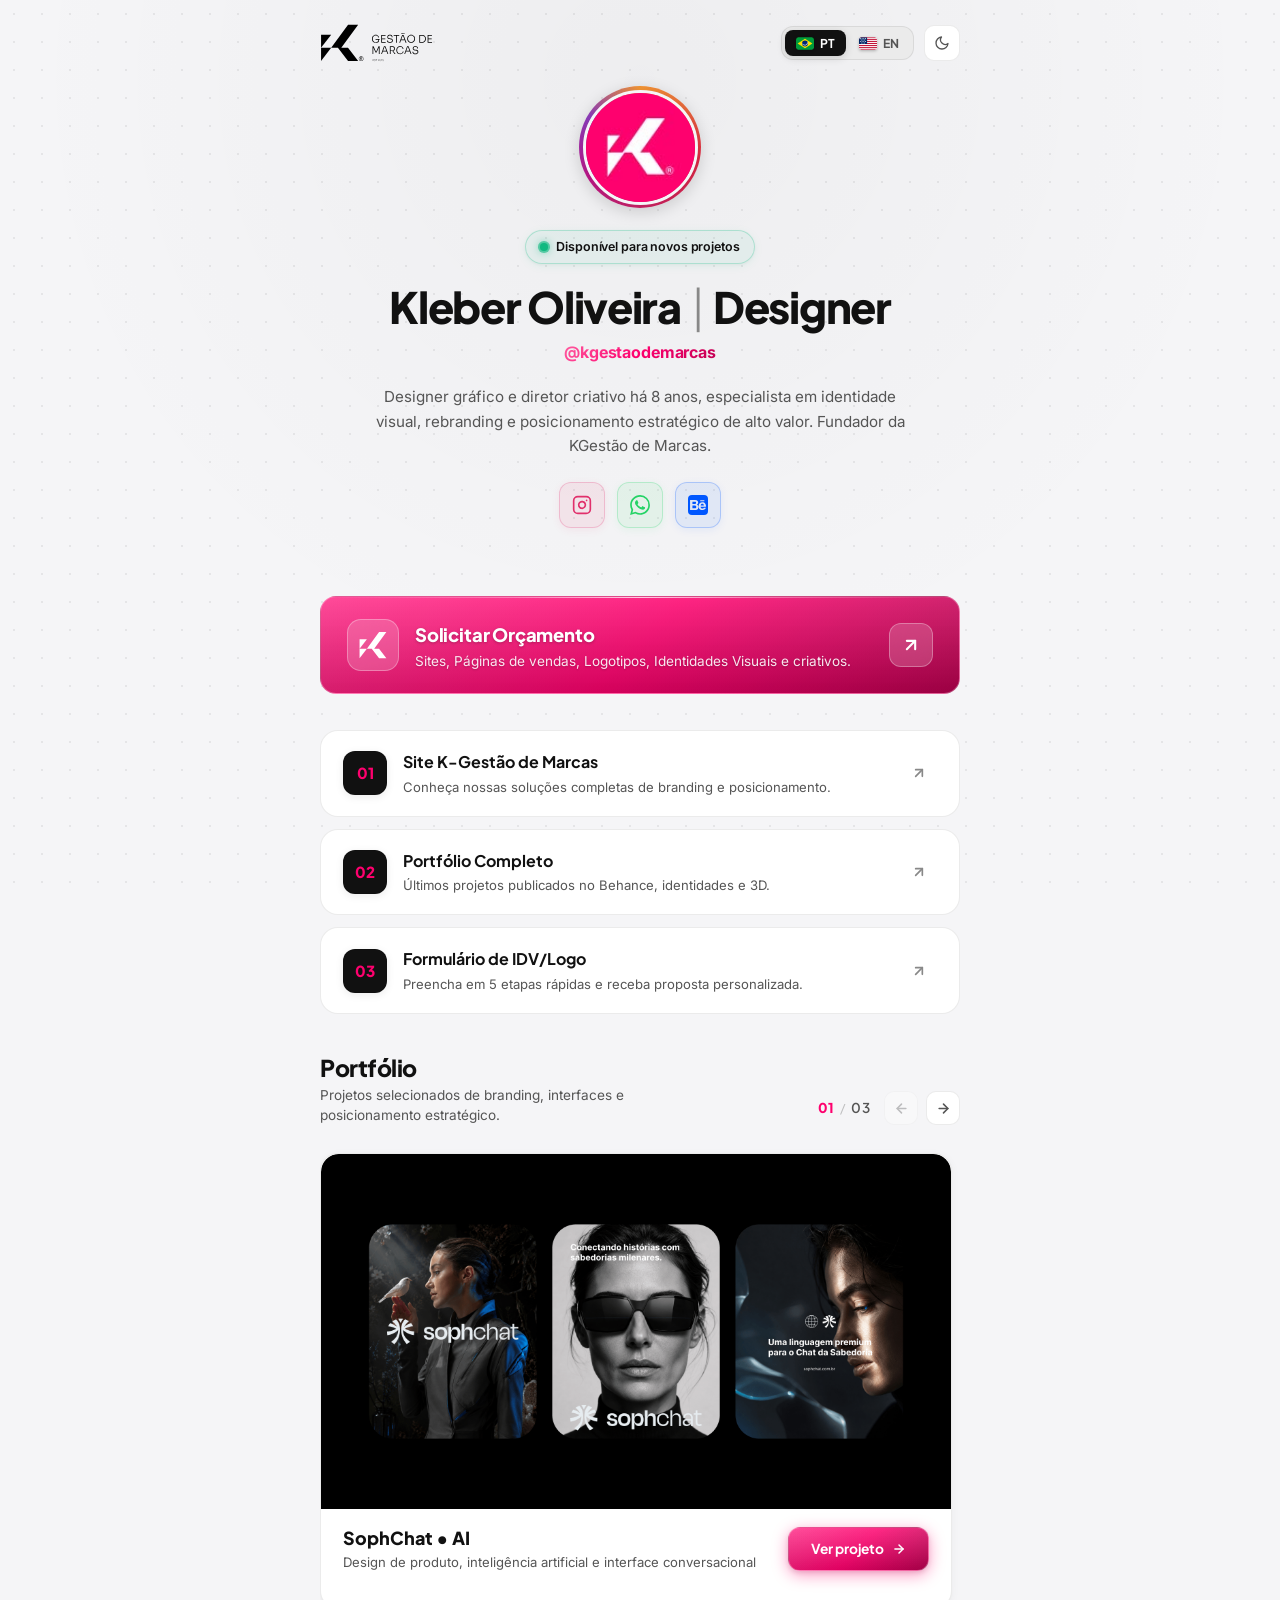
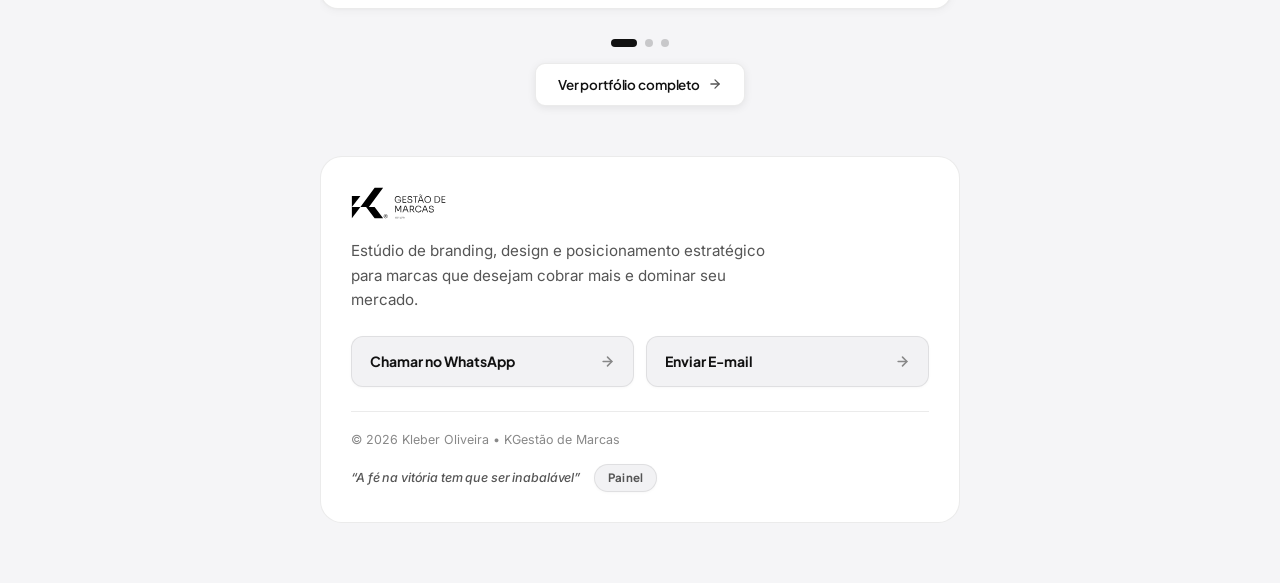
==== index.html @ e6e1b4a8 "feat: landing page kgestao de marcas com briefing interativo e portfolio behance" ====
<!DOCTYPE html>
<html lang="pt-BR" data-theme="light">
<head>
  <meta charset="utf-8">
  <meta name="viewport" content="width=device-width, initial-scale=1, viewport-fit=cover">
  <title>Kleber Oliveira | Designer & KGestão de Marcas</title>
  <meta name="description" content="Designer gráfico e diretor criativo de marcas. Especialista em identidade visual, rebranding e design estratégico de alto valor.">

  <!-- Favicon / Monograma K Oficial (Preto) -->
  <link rel="icon" type="image/svg+xml" href="data:image/svg+xml,%3Csvg xmlns='http://www.w3.org/2000/svg' viewBox='595 415 250 245'%3E%3Cpolygon fill='%23111111' points='600.16,485.66 600.16,570.57 665.38,485.66'/%3E%3Cpolygon fill='%23111111' points='600.16,655.47 665.38,570.57 600.16,570.57'/%3E%3Cpolygon fill='%23111111' points='774.25,422.05 665.38,570.57 708.85,570.57 774.09,655.47 839.31,655.47 773.99,570.57 730.61,570.57 839.31,422.05'/%3E%3C/svg%3E">

  <!-- Google Fonts: Inter + Plus Jakarta Sans -->
  <link rel="preconnect" href="https://fonts.googleapis.com">
  <link rel="preconnect" href="https://fonts.gstatic.com" crossorigin>
  <link href="https://fonts.googleapis.com/css2?family=Inter:wght@300;400;500;600;700&family=Plus+Jakarta+Sans:wght@400;500;600;700;800&display=swap" rel="stylesheet">

  <!-- Estilos -->
  <link rel="stylesheet" href="assets/css/style.css">

  <script>
    // Recupera tema do localStorage (Padrão: light / Off-white)
    (function() {
      const savedTheme = localStorage.getItem("kgestao_theme") || "light";
      document.documentElement.setAttribute("data-theme", savedTheme);
    })();
  </script>
</head>
<body>

  <!-- 1. Topbar (Logo Oficial KGestão + Seletor de Idioma com Bandeiras + Tema) -->
  <header class="portal-header">
    <a href="index.html" class="header-logo" title="KGestão de Marcas">
      <!-- Marca Oficial em Off-white (logo-01.svg) -->
      <img src="logo/logo-oficial/logo-01.svg" alt="KGestão de Marcas" class="header-logo-img logo-light">
      <!-- Marca Oficial em Dark Mode (logo-02.svg) -->
      <img src="logo/logo-oficial/logo-02.svg" alt="KGestão de Marcas" class="header-logo-img logo-dark">
    </a>

    <div class="top-controls">
      <!-- Seletor de Idioma em Cápsula com Bandeiras (Idêntico ao Print) -->
      <div class="lang-capsule" role="group" aria-label="Seletor de idioma">
        <button type="button" class="lang-capsule-btn active" id="lang-pt" title="Português">
          <span class="flag-badge">
            <svg class="flag-icon" viewBox="0 0 20 14" width="18" height="13" aria-hidden="true">
              <rect width="20" height="14" rx="2.5" fill="#009c3b"/>
              <polygon points="10,1.8 18.2,7 10,12.2 1.8,7" fill="#ffdf00"/>
              <circle cx="10" cy="7" r="3.2" fill="#002776"/>
              <path d="M 7.1 7.4 A 3.2 3.2 0 0 0 13.0 6.2" stroke="#ffffff" stroke-width="0.75" fill="none" stroke-linecap="round"/>
            </svg>
          </span>
          <span>PT</span>
        </button>
        <button type="button" class="lang-capsule-btn" id="lang-en" title="English">
          <span class="flag-badge">
            <svg class="flag-icon" viewBox="0 0 20 14" width="18" height="13" aria-hidden="true">
              <clipPath id="us-clip-index"><rect width="20" height="14" rx="2.5"/></clipPath>
              <g clip-path="url(#us-clip-index)">
                <rect width="20" height="14" fill="#ffffff"/>
                <rect y="0" width="20" height="1.08" fill="#bf0a30"/>
                <rect y="2.15" width="20" height="1.08" fill="#bf0a30"/>
                <rect y="4.31" width="20" height="1.08" fill="#bf0a30"/>
                <rect y="6.46" width="20" height="1.08" fill="#bf0a30"/>
                <rect y="8.62" width="20" height="1.08" fill="#bf0a30"/>
                <rect y="10.77" width="20" height="1.08" fill="#bf0a30"/>
                <rect y="12.92" width="20" height="1.08" fill="#bf0a30"/>
                <rect width="9" height="7.54" fill="#002868"/>
                <circle cx="2" cy="1.6" r="0.6" fill="#ffffff"/>
                <circle cx="4.5" cy="1.6" r="0.6" fill="#ffffff"/>
                <circle cx="7" cy="1.6" r="0.6" fill="#ffffff"/>
                <circle cx="3.25" cy="3.2" r="0.6" fill="#ffffff"/>
                <circle cx="5.75" cy="3.2" r="0.6" fill="#ffffff"/>
                <circle cx="2" cy="4.8" r="0.6" fill="#ffffff"/>
                <circle cx="4.5" cy="4.8" r="0.6" fill="#ffffff"/>
                <circle cx="7" cy="4.8" r="0.6" fill="#ffffff"/>
                <circle cx="3.25" cy="6.4" r="0.6" fill="#ffffff"/>
                <circle cx="5.75" cy="6.4" r="0.6" fill="#ffffff"/>
              </g>
            </svg>
          </span>
          <span>EN</span>
        </button>
      </div>

      <!-- Alternador de Tema -->
      <button class="btn-icon-top" id="theme-toggle" title="Alternar tema claro/escuro" aria-label="Alternar tema">
        <svg width="16" height="16" viewBox="0 0 24 24" fill="none" stroke="currentColor" stroke-width="2" stroke-linecap="round" stroke-linejoin="round">
          <circle cx="12" cy="12" r="5"></circle>
          <line x1="12" y1="1" x2="12" y2="3"></line>
          <line x1="12" y1="21" x2="12" y2="23"></line>
          <line x1="4.22" y1="4.22" x2="5.64" y2="5.64"></line>
          <line x1="18.36" y1="18.36" x2="19.78" y2="19.78"></line>
          <line x1="1" y1="12" x2="3" y2="12"></line>
          <line x1="21" y1="12" x2="23" y2="12"></line>
          <line x1="4.22" y1="19.78" x2="5.64" y2="18.36"></line>
          <line x1="18.36" y1="5.64" x2="19.78" y2="4.22"></line>
        </svg>
      </button>
    </div>
  </header>

  <!-- 2. Hero Profile (Foto Oficial do Instagram, Status, Nome e Redes) -->
  <section class="hero-profile">
    <!-- Foto Oficial do Perfil com Anel de Stories do Instagram -->
    <a href="https://www.instagram.com/kgestaodemarcas/" target="_blank" rel="noopener" class="avatar-ring-wrap" title="Ver Stories no Instagram (@kgestaodemarcas)" aria-label="Ver Stories no Instagram">
      <img src="assets/img/profile-instagram.jpg" alt="K - Gestão de Marcas" class="avatar-img" onerror="this.src='logo/identidade-visual/04.jpg'">
    </a>

    <!-- Pílula de Status Pulsante -->
    <div class="status-pill" title="Status: Disponível para novos projetos">
      <span class="status-dot-pulse" aria-hidden="true"></span>
      <span data-i18n="status_available">Disponível para novos projetos</span>
    </div>

    <!-- Título Principal com Separador | -->
    <h1 class="hero-name-title">
      <span data-i18n="hero_title">Kleber Oliveira</span> <span class="divider">|</span> <span data-i18n="hero_role">Designer</span>
    </h1>

    <!-- Handle Oficial do Instagram com Efeito de Brilho Dinâmico -->
    <a href="https://www.instagram.com/kgestaodemarcas/" target="_blank" rel="noopener" class="hero-handle" id="hero-handle" title="Instagram @kgestaodemarcas">
      @kgestaodemarcas
    </a>

    <!-- Biografia -->
    <p class="hero-bio" data-i18n="hero_bio">
      Designer gráfico e diretor criativo há 8 anos, especialista em identidade visual, rebranding e posicionamento estratégico de alto valor. Fundador da KGestão de Marcas.
    </p>

    <!-- Linha de Ícones Sociais Interativos Coloridos por Marca -->
    <div class="social-icons-row">
      <!-- Instagram Oficial (@kgestaodemarcas) -->
      <a href="https://www.instagram.com/kgestaodemarcas/" target="_blank" rel="noopener" class="social-btn social-instagram" title="Instagram • @kgestaodemarcas" aria-label="Instagram">
        <svg class="social-icon" width="20" height="20" viewBox="0 0 24 24" fill="none" stroke="currentColor" stroke-width="2" stroke-linecap="round" stroke-linejoin="round">
          <rect x="2" y="2" width="20" height="20" rx="5" ry="5"></rect>
          <path d="M16 11.37A4 4 0 1 1 12.63 8 4 4 0 0 1 16 11.37z"></path>
          <line x1="17.5" y1="6.5" x2="17.51" y2="6.5"></line>
        </svg>
      </a>

      <!-- WhatsApp Oficial -->
      <a href="https://wa.me/5511983467706" target="_blank" rel="noopener" class="social-btn social-whatsapp" title="WhatsApp • Fale Conosco" aria-label="WhatsApp">
        <svg class="social-icon" width="20" height="20" viewBox="0 0 24 24" fill="currentColor">
          <path d="M17.472 14.382c-.297-.149-1.758-.867-2.03-.967-.273-.099-.471-.148-.67.15-.197.297-.767.966-.94 1.164-.173.199-.347.223-.644.075-.297-.15-1.255-.463-2.39-1.475-.883-.788-1.48-1.761-1.653-2.059-.173-.297-.018-.458.13-.606.134-.133.298-.347.446-.52.149-.174.198-.298.298-.497.099-.198.05-.371-.025-.52-.075-.149-.669-1.612-.916-2.207-.242-.579-.487-.5-.669-.51-.173-.008-.371-.01-.57-.01-.198 0-.52.074-.792.372-.272.297-1.04 1.016-1.04 2.479 0 1.462 1.065 2.875 1.213 3.074.149.198 2.096 3.2 5.077 4.487.709.306 1.262.489 1.694.625.712.227 1.36.195 1.871.118.571-.085 1.758-.719 2.006-1.413.248-.694.248-1.289.173-1.413-.074-.124-.272-.198-.57-.347m-5.421 7.403h-.004a9.87 9.87 0 01-5.031-1.378l-.361-.214-3.741.982.998-3.648-.235-.374a9.86 9.86 0 01-1.51-5.26c.001-5.45 4.436-9.884 9.888-9.884 2.64 0 5.122 1.03 6.988 2.898a9.825 9.825 0 012.893 6.994c-.003 5.45-4.437 9.884-9.885 9.884m8.413-18.297A11.815 11.815 0 0012.05 0C5.495 0 .16 5.335.157 11.892c0 2.096.547 4.142 1.588 5.945L.057 24l6.305-1.654a11.882 11.882 0 005.683 1.448h.005c6.554 0 11.89-5.335 11.893-11.893a11.821 11.821 0 00-3.48-8.414z"/>
        </svg>
      </a>

      <!-- Behance Oficial -->
      <a href="https://www.behance.net/kleberoliveirapsd" target="_blank" rel="noopener" class="social-btn social-behance" title="Behance • @kleberoliveirapsd" aria-label="Behance">
        <svg class="social-icon" width="20" height="20" viewBox="0 0 31.492 31.492" fill="currentColor">
          <path d="M12.033,16.98c-0.382-0.176-0.919-0.264-1.608-0.272H6.97V21h3.4c0.699,0,1.24-0.092,1.631-0.283 c0.703-0.35,1.057-1.019,1.057-2.01C13.058,17.87,12.717,17.293,12.033,16.98z"/>
          <path d="M12.077,13.645c0.435-0.265,0.651-0.736,0.651-1.415c0-0.749-0.286-1.246-0.863-1.485c-0.496-0.165-1.131-0.251-1.9-0.251 H6.97v3.551h3.405C11.074,14.044,11.641,13.911,12.077,13.645z"/>
          <path d="M22.516,13.941c-0.775,0-1.375,0.224-1.801,0.661c-0.427,0.439-0.693,1.033-0.803,1.785h5.195 c-0.059-0.799-0.326-1.407-0.808-1.82C23.822,14.15,23.227,13.941,22.516,13.941z"/>
          <path d="M0,0v31.492h31.492V0H0z M19.249,8.366h6.481v1.61h-6.481V8.366z M15.734,21.504c-0.306,0.502-0.685,0.924-1.14,1.266 c-0.513,0.394-1.119,0.664-1.816,0.808c-0.699,0.146-1.457,0.218-2.271,0.218H3.256V7.7h7.775 c1.958,0.029,3.348,0.597,4.168,1.714c0.493,0.685,0.736,1.504,0.736,2.456c0,0.987-0.247,1.773-0.745,2.37 c-0.275,0.337-0.684,0.641-1.225,0.916c0.819,0.302,1.44,0.771,1.855,1.423c0.418,0.646,0.627,1.435,0.627,2.356 C16.448,19.891,16.214,20.748,15.734,21.504z M28.234,18.377h-8.396c0.047,1.159,0.446,1.969,1.206,2.434 c0.457,0.291,1.012,0.432,1.661,0.432c0.687,0,1.241-0.173,1.673-0.527c0.234-0.188,0.439-0.455,0.618-0.791h3.077 c-0.08,0.685-0.45,1.377-1.117,2.084c-1.03,1.121-2.477,1.684-4.335,1.684c-1.536,0-2.888-0.477-4.062-1.42 c-1.17-0.946-1.76-2.485-1.76-4.618c0-1.999,0.528-3.531,1.587-4.597c1.063-1.066,2.435-1.598,4.125-1.598 c1.003,0,1.905,0.179,2.712,0.537c0.803,0.362,1.467,0.93,1.988,1.708c0.475,0.687,0.777,1.48,0.921,2.387 C28.214,16.615,28.249,17.379,28.234,18.377z"/>
        </svg>
      </a>
    </div>
  </section>

  <!-- 3. Card de Destaque com Degradê do Rosa Oficial da Foto de Perfil (#FE016E) -->
  <section class="main-cta-card">
    <a href="https://wa.me/5511983467706?text=Ol%C3%A1%2C%20Kleber!%20Gostaria%20de%20solicitar%20um%20or%C3%A7amento." target="_blank" rel="noopener" class="cta-banner" title="Solicitar Orçamento no WhatsApp">
      <div class="cta-left">
        <div class="cta-icon-box">
          <!-- Monograma Branco K -->
          <svg viewBox="595 415 250 245" width="28" height="28" style="color: #ffffff;">
            <polygon fill="currentColor" points="600.16,485.66 600.16,570.57 665.38,485.66"/>
            <polygon fill="currentColor" points="600.16,655.47 665.38,570.57 600.16,570.57"/>
            <polygon fill="currentColor" points="774.25,422.05 665.38,570.57 708.85,570.57 774.09,655.47 839.31,655.47 773.99,570.57 730.61,570.57 839.31,422.05"/>
          </svg>
        </div>
        <div class="cta-text-wrap">
          <div class="cta-title" data-i18n="cta_title">Solicitar Orçamento</div>
          <div class="cta-subtitle" data-i18n="cta_subtitle">Sites, Páginas de vendas, Logotipos, Identidades Visuais e criativos.</div>
        </div>
      </div>
      <div class="cta-arrow-btn">
        <svg width="20" height="20" viewBox="0 0 24 24" fill="none" stroke="currentColor" stroke-width="2.5" stroke-linecap="round" stroke-linejoin="round"><line x1="7" y1="17" x2="17" y2="7"></line><polyline points="7 7 17 7 17 17"></polyline></svg>
      </div>
    </a>
  </section>

  <!-- 4. Cards Numerados de Acesso Rápido (01, 02, 03) -->
  <section class="numbered-cards-group">
    <!-- Card 01: Site K-Gestão de Marcas -->
    <a href="https://kgestao.com.br" target="_blank" rel="noopener" class="numbered-item-card" title="Site K-Gestão de Marcas">
      <div class="numbered-left">
        <div class="number-square">01</div>
        <div class="numbered-content">
          <div class="numbered-title" data-i18n="card1_title">Site K-Gestão de Marcas</div>
          <div class="numbered-desc" data-i18n="card1_desc">Conheça nossas soluções completas de branding e posicionamento.</div>
        </div>
      </div>
      <div class="arrow-icon-square">
        <svg width="16" height="16" viewBox="0 0 24 24" fill="none" stroke="currentColor" stroke-width="2.5" stroke-linecap="round" stroke-linejoin="round"><line x1="7" y1="17" x2="17" y2="7"></line><polyline points="7 7 17 7 17 17"></polyline></svg>
      </div>
    </a>

    <!-- Card 02: Portfólio Completo -->
    <a href="https://www.behance.net/kleberoliveirapsd" target="_blank" rel="noopener" class="numbered-item-card" title="Portfólio Completo">
      <div class="numbered-left">
        <div class="number-square">02</div>
        <div class="numbered-content">
          <div class="numbered-title" data-i18n="card2_title">Portfólio Completo</div>
          <div class="numbered-desc" data-i18n="card2_desc">Últimos projetos publicados no Behance, identidades e 3D.</div>
        </div>
      </div>
      <div class="arrow-icon-square">
        <svg width="16" height="16" viewBox="0 0 24 24" fill="none" stroke="currentColor" stroke-width="2.5" stroke-linecap="round" stroke-linejoin="round"><line x1="7" y1="17" x2="17" y2="7"></line><polyline points="7 7 17 7 17 17"></polyline></svg>
      </div>
    </a>

    <!-- Card 03: Formulário de IDV/Logo -->
    <a href="briefing.html" class="numbered-item-card" title="Formulário de IDV/Logo">
      <div class="numbered-left">
        <div class="number-square">03</div>
        <div class="numbered-content">
          <div class="numbered-title" data-i18n="card3_title">Formulário de IDV/Logo</div>
          <div class="numbered-desc" data-i18n="card3_desc">Preencha em 5 etapas rápidas e receba proposta personalizada.</div>
        </div>
      </div>
      <div class="arrow-icon-square">
        <svg width="16" height="16" viewBox="0 0 24 24" fill="none" stroke="currentColor" stroke-width="2.5" stroke-linecap="round" stroke-linejoin="round"><line x1="7" y1="17" x2="17" y2="7"></line><polyline points="7 7 17 7 17 17"></polyline></svg>
      </div>
    </a>
  </section>

  <!-- 5. Seção de Portfólio com Sincronização Automática do Behance -->
  <section class="portfolio-section" id="portfolio-section">
    <div class="section-head-line">
      <div class="section-head-left">
        <h2 class="section-head-title" data-i18n="portfolio_title">Portfólio</h2>
        <p class="section-head-subtitle" data-i18n="portfolio_subtitle">Projetos selecionados de branding, interfaces e posicionamento estratégico.</p>
      </div>
      <div class="section-head-right">
        <span class="section-counter" id="carousel-counter"><span class="counter-curr">01</span> <span class="counter-div">/</span> <span class="counter-tot">03</span></span>
        <div class="carousel-nav-arrows">
          <button type="button" class="carousel-arrow-btn" id="carousel-prev" title="Projeto anterior" aria-label="Anterior">
            <svg width="15" height="15" viewBox="0 0 24 24" fill="none" stroke="currentColor" stroke-width="2.5" stroke-linecap="round" stroke-linejoin="round"><line x1="19" y1="12" x2="5" y2="12"></line><polyline points="12 19 5 12 12 5"></polyline></svg>
          </button>
          <button type="button" class="carousel-arrow-btn" id="carousel-next" title="Próximo projeto" aria-label="Próximo">
            <svg width="15" height="15" viewBox="0 0 24 24" fill="none" stroke="currentColor" stroke-width="2.5" stroke-linecap="round" stroke-linejoin="round"><line x1="5" y1="12" x2="19" y2="12"></line><polyline points="12 5 19 12 12 19"></polyline></svg>
          </button>
        </div>
      </div>
    </div>

    <!-- Carrossel Arrastável Horizontal -->
    <div class="portfolio-carousel-wrapper">
      <div class="showcase-cards-list" id="portfolio-carousel">
        <!-- Card 1: SophChat • AI -->
        <article class="showcase-item-card">
          <a href="https://www.behance.net/gallery/253025285/SophChat-AI" target="_blank" rel="noopener" class="showcase-img-wrap" title="Ver SophChat • AI">
            <img src="assets/img/project-sophchat.png?v=3" alt="SophChat • AI" class="showcase-img">
          </a>
          <div class="showcase-info-bar">
            <div class="showcase-title-box">
              <span class="showcase-proj-name">SophChat • AI</span>
              <span class="showcase-proj-desc">Design de produto, inteligência artificial e interface conversacional</span>
            </div>
            <a href="https://www.behance.net/gallery/253025285/SophChat-AI" target="_blank" rel="noopener" class="showcase-action-btn-pink" title="Ver projeto">
              <span data-i18n="portfolio_view_project">Ver projeto</span>
              <svg width="14" height="14" viewBox="0 0 24 24" fill="none" stroke="currentColor" stroke-width="2.5" stroke-linecap="round" stroke-linejoin="round"><line x1="5" y1="12" x2="19" y2="12"></line><polyline points="12 5 19 12 12 19"></polyline></svg>
            </a>
          </div>
        </article>

        <!-- Card 2: Branding • LTX Academy -->
        <article class="showcase-item-card">
          <a href="https://www.behance.net/gallery/217478407/Branding-LTX-Academy" target="_blank" rel="noopener" class="showcase-img-wrap" title="Ver Branding • LTX Academy">
            <img src="assets/img/project-ltx.png?v=3" alt="Branding • LTX Academy" class="showcase-img">
          </a>
          <div class="showcase-info-bar">
            <div class="showcase-title-box">
              <span class="showcase-proj-name">Branding • LTX Academy</span>
              <span class="showcase-proj-desc">Identidade visual corporativa, tipografia suíça e ecossistema financeiro</span>
            </div>
            <a href="https://www.behance.net/gallery/217478407/Branding-LTX-Academy" target="_blank" rel="noopener" class="showcase-action-btn-pink" title="Ver projeto">
              <span data-i18n="portfolio_view_project">Ver projeto</span>
              <svg width="14" height="14" viewBox="0 0 24 24" fill="none" stroke="currentColor" stroke-width="2.5" stroke-linecap="round" stroke-linejoin="round"><line x1="5" y1="12" x2="19" y2="12"></line><polyline points="12 5 19 12 12 19"></polyline></svg>
            </a>
          </div>
        </article>

        <!-- Card 3: CRMax • Brand & Posicionamento -->
        <article class="showcase-item-card">
          <a href="https://www.behance.net/gallery/240446989/CRMax-Brand" target="_blank" rel="noopener" class="showcase-img-wrap" title="Ver CRMax • Brand">
            <img src="assets/img/project-crmax.png?v=3" alt="CRMax • Brand & Posicionamento" class="showcase-img">
          </a>
          <div class="showcase-info-bar">
            <div class="showcase-title-box">
              <span class="showcase-proj-name">CRMax • Brand & Posicionamento</span>
              <span class="showcase-proj-desc">Posicionamento de alto valor, design minimalista e identidade de marca</span>
            </div>
            <a href="https://www.behance.net/gallery/240446989/CRMax-Brand" target="_blank" rel="noopener" class="showcase-action-btn-pink" title="Ver projeto">
              <span data-i18n="portfolio_view_project">Ver projeto</span>
              <svg width="14" height="14" viewBox="0 0 24 24" fill="none" stroke="currentColor" stroke-width="2.5" stroke-linecap="round" stroke-linejoin="round"><line x1="5" y1="12" x2="19" y2="12"></line><polyline points="12 5 19 12 12 19"></polyline></svg>
            </a>
          </div>
        </article>
      </div>
    </div>

    <!-- Indicadores de Pontos (Dots de Paginação) -->
    <div class="carousel-dots-wrap" id="carousel-dots">
      <button class="carousel-dot active" data-index="0" aria-label="Slide 1"></button>
      <button class="carousel-dot" data-index="1" aria-label="Slide 2"></button>
      <button class="carousel-dot" data-index="2" aria-label="Slide 3"></button>
    </div>

    <!-- Botão Destacado: Ver Portfólio Completo -->
    <div class="portfolio-full-action">
      <a href="https://www.behance.net/kleberoliveirapsd" target="_blank" rel="noopener" class="btn-full-portfolio" id="btn-full-portfolio" title="Ver portfólio completo">
        <span data-i18n="portfolio_view_all">Ver Portfólio Completo</span>
        <svg width="14" height="14" viewBox="0 0 24 24" fill="none" stroke="currentColor" stroke-width="2.2" stroke-linecap="round" stroke-linejoin="round">
          <line x1="5" y1="12" x2="19" y2="12"></line>
          <polyline points="12 5 19 12 12 19"></polyline>
        </svg>
      </a>
    </div>
  </section>

  <!-- 6. Footer Card -->
  <footer class="portal-footer">
    <div class="footer-glass-box">
      <div class="footer-top-row">
        <div class="footer-logo-lockup">
          <img src="logo/logo-oficial/logo-01.svg" alt="KGestão de Marcas" class="header-logo-img logo-light" style="height: 32px;">
          <img src="logo/logo-oficial/logo-02.svg" alt="KGestão de Marcas" class="header-logo-img logo-dark" style="height: 32px;">
        </div>
      </div>
      <p class="footer-tagline" data-i18n="footer_tagline">
        Estúdio de branding, design e posicionamento estratégico para marcas que desejam cobrar mais e dominar seu mercado.
      </p>
      <div class="footer-action-pills">
        <a href="https://wa.me/5511983467706" target="_blank" rel="noopener" class="footer-pill-btn">
          <span data-i18n="footer_btn_wa">Chamar no WhatsApp</span>
          <svg width="15" height="15" viewBox="0 0 24 24" fill="none" stroke="currentColor" stroke-width="2.5" stroke-linecap="round" stroke-linejoin="round"><line x1="5" y1="12" x2="19" y2="12"></line><polyline points="12 5 19 12 12 19"></polyline></svg>
        </a>
        <a href="mailto:contato@kgestao.com.br" class="footer-pill-btn">
          <span data-i18n="footer_btn_email">Enviar E-mail</span>
          <svg width="15" height="15" viewBox="0 0 24 24" fill="none" stroke="currentColor" stroke-width="2.5" stroke-linecap="round" stroke-linejoin="round"><line x1="5" y1="12" x2="19" y2="12"></line><polyline points="12 5 19 12 12 19"></polyline></svg>
        </a>
      </div>
      <div class="footer-bottom-info">
        <span data-i18n="footer_copy">© 2026 Kleber Oliveira • KGestão de Marcas</span>
        <div class="footer-bottom-right">
          <span class="footer-motto">“A fé na vitória tem que ser inabalável”</span>
          <a href="dashboard.html" class="footer-painel-btn" title="Área do Diretor (Dashboard)">Painel</a>
        </div>
      </div>
    </div>
  </footer>

  <!-- Scripts -->
  <script src="config.js"></script>
  <script src="assets/js/i18n.js"></script>
  <script src="assets/js/behance-sync.js"></script>

  <!-- Lógica de Alternância de Tema e Efeito de Brilho Dinâmico -->
  <script>
    // 1. Tema Claro (Off-white) / Escuro (Preto Neutro)
    const themeBtn = document.getElementById("theme-toggle");
    function syncThemeToggleIcon(theme) {
      if (!themeBtn) return;
      if (theme === "dark") {
        themeBtn.innerHTML = `<svg width="16" height="16" viewBox="0 0 24 24" fill="none" stroke="currentColor" stroke-width="2" stroke-linecap="round" stroke-linejoin="round"><circle cx="12" cy="12" r="5"></circle><line x1="12" y1="1" x2="12" y2="3"></line><line x1="12" y1="21" x2="12" y2="23"></line><line x1="4.22" y1="4.22" x2="5.64" y2="5.64"></line><line x1="18.36" y1="18.36" x2="19.78" y2="19.78"></line><line x1="1" y1="12" x2="3" y2="12"></line><line x1="21" y1="12" x2="23" y2="12"></line><line x1="4.22" y1="19.78" x2="5.64" y2="18.36"></line><line x1="18.36" y1="5.64" x2="19.78" y2="4.22"></line></svg>`;
        themeBtn.title = "Mudar para modo Off-white";
        themeBtn.setAttribute("aria-label", "Mudar para modo Off-white");
      } else {
        themeBtn.innerHTML = `<svg width="16" height="16" viewBox="0 0 24 24" fill="none" stroke="currentColor" stroke-width="2" stroke-linecap="round" stroke-linejoin="round"><path d="M21 12.79A9 9 0 1 1 11.21 3 7 7 0 0 0 21 12.79z"></path></svg>`;
        themeBtn.title = "Mudar para modo escuro";
        themeBtn.setAttribute("aria-label", "Mudar para modo escuro");
      }
    }

    if (themeBtn) {
      syncThemeToggleIcon(document.documentElement.getAttribute("data-theme") || "light");
      themeBtn.onclick = () => {
        const cur = document.documentElement.getAttribute("data-theme") || "light";
        const next = cur === "dark" ? "light" : "dark";
        document.documentElement.setAttribute("data-theme", next);
        localStorage.setItem("kgestao_theme", next);
        syncThemeToggleIcon(next);
      };
    }

    // 2. Efeito de Brilho que acompanha o Mouse em @kgestaodemarcas
    (function initHandleMouseGlow() {
      const handle = document.getElementById("hero-handle") || document.querySelector(".hero-handle");
      if (!handle) return;

      let rafId = null;
      function setCoords(clientX, clientY) {
        if (rafId) cancelAnimationFrame(rafId);
        rafId = requestAnimationFrame(() => {
          const rect = handle.getBoundingClientRect();
          const x = clientX - rect.left;
          const y = clientY - rect.top;
          handle.style.setProperty("--mouse-x", `${x}px`);
          handle.style.setProperty("--mouse-y", `${y}px`);
        });
      }

      handle.addEventListener("mousemove", (e) => {
        setCoords(e.clientX, e.clientY);
      });

      handle.addEventListener("mouseleave", () => {
        if (rafId) cancelAnimationFrame(rafId);
        handle.style.setProperty("--mouse-x", "-999px");
        handle.style.setProperty("--mouse-y", "-999px");
      });

      handle.addEventListener("touchmove", (e) => {
        if (e.touches && e.touches[0]) {
          setCoords(e.touches[0].clientX, e.touches[0].clientY);
        }
      }, { passive: true });

      handle.addEventListener("touchend", () => {
        if (rafId) cancelAnimationFrame(rafId);
        handle.style.setProperty("--mouse-x", "-999px");
        handle.style.setProperty("--mouse-y", "-999px");
      });
    })();
  </script>
</body>
</html>
---- assets/css/style.css ----
/* ===================================================================
   KGestão de Marcas - Design System Oficial
   Paleta: Off-white (#f5f5f7), Preto Puro (#111111), Branco (#ffffff) e Tons de Cinza Neutros
   Tipografia: Plus Jakarta Sans + Inter
   Estilo: Minimalista Editorial / Apple de Alto Padrão (Sem tons roxos ou azulados)
   =================================================================== */

@import url('https://fonts.googleapis.com/css2?family=Inter:wght@300;400;500;600;700&family=Plus+Jakarta+Sans:wght@400;500;600;700;800&display=swap');

:root {
  /* ===================================================================
     PALETA OFICIAL K-GESTÃO DE MARCAS:
     Off-white (#f5f5f7), Preto Puro (#111111), Branco (#ffffff) e Tons de Cinza Neutros
     100% Livre de tons roxos, azulados ou frios
     =================================================================== */
  --bg: #f5f5f7;
  --bg-card: #ffffff;
  --bg-card-hover: #fafafa;
  --bg-surface: #ebebeb;
  --bg-input: #f2f2f4;
  
  /* Bordas Sutis em Off-white / Cinza Neutro */
  --border-card: rgba(0, 0, 0, 0.08);
  --border-card-hover: rgba(0, 0, 0, 0.16);
  --border-focus: #111111;

  /* Acentos Oficiais K-Gestão (Preto Puro & Tons de Cinza Neutros) */
  --brand-black: #111111;
  --brand-black-hover: #222222;
  --brand-dark-gray: #282828;
  --brand-gray-mid: #555555;
  --brand-gray-light: #888888;
  --brand-border: #e0e0e0;

  /* Sombras Neutras Refinadas */
  --shadow-sm: 0 2px 8px rgba(0, 0, 0, 0.04);
  --shadow-md: 0 6px 20px rgba(0, 0, 0, 0.06);
  --shadow-lg: 0 14px 40px rgba(0, 0, 0, 0.09);

  /* Tipografia em Off-white (Preto & Cinzas Neutros) */
  --tx-primary: #111111;
  --tx-secondary: #555555;
  --tx-muted: #888888;
  --tx-accent: #111111;

  /* Quadrado Numerado (01, 02, 03) - Quadrado original com número rosa */
  --num-square-bg: #111111;
  --num-square-tx: #fe016e;

  /* Status Neutros */
  --st-novo-bg: rgba(0, 0, 0, 0.05);
  --st-novo-tx: #111111;
  --st-analise-bg: rgba(0, 0, 0, 0.05);
  --st-analise-tx: #333333;
  --st-andamento-bg: rgba(0, 0, 0, 0.05);
  --st-andamento-tx: #555555;
  --st-concluido-bg: rgba(0, 0, 0, 0.08);
  --st-concluido-tx: #111111;

  /* WhatsApp (Ícone oficial mantido para clareza funcional) */
  --wa: #25d366;
  --wa-hover: #1ebd58;

  --r-sm: 8px;
  --r-md: 14px;
  --r-lg: 16px;
  --r-pill: 10px;
  --r-btn: 12px;
  --r-btn-sm: 8px;

  --font-display: 'Plus Jakarta Sans', -apple-system, BlinkMacSystemFont, sans-serif;
  --font-body: 'Inter', -apple-system, BlinkMacSystemFont, sans-serif;

  box-sizing: border-box;
}

/* Modo Escuro Neutro (Preto Profundo, Branco Puro e Tons de Cinza 100% P&B - Sem Roxo) */
[data-theme="dark"] {
  --bg: #0a0a0a;
  --bg-card: #141414;
  --bg-card-hover: #1c1c1c;
  --bg-surface: #222222;
  --bg-input: #171717;
  
  --border-card: rgba(255, 255, 255, 0.08);
  --border-card-hover: rgba(255, 255, 255, 0.16);
  --border-focus: #ffffff;

  --brand-black: #ffffff;
  --brand-black-hover: #f0f0f0;
  --brand-dark-gray: #cccccc;
  --brand-gray-mid: #999999;
  --brand-gray-light: #666666;
  --brand-border: #282828;

  --shadow-sm: 0 2px 8px rgba(0, 0, 0, 0.3);
  --shadow-md: 0 6px 20px rgba(0, 0, 0, 0.4);
  --shadow-lg: 0 14px 40px rgba(0, 0, 0, 0.6);

  --tx-primary: #ffffff;
  --tx-secondary: #999999;
  --tx-muted: #666666;
  --tx-accent: #ffffff;

  --num-square-bg: #1f1f1f;
  --num-square-tx: #fe016e;
}

*, *::before, *::after {
  box-sizing: inherit;
  margin: 0;
  padding: 0;
}

body {
  background-color: var(--bg);
  /* Fundo Off-White com grid suave de pontos cinza (sem roxo) */
  background-image: 
    radial-gradient(circle at 50% 80px, rgba(0, 0, 0, 0.03) 0%, transparent 60%),
    radial-gradient(rgba(0, 0, 0, 0.065) 1.2px, transparent 1.2px);
  background-size: 100% 100%, 28px 28px;
  background-attachment: fixed;
  color: var(--tx-primary);
  font-family: var(--font-body);
  font-size: 15px;
  line-height: 1.6;
  min-height: 100vh;
  -webkit-font-smoothing: antialiased;
  -moz-osx-font-smoothing: grayscale;
}

[data-theme="dark"] body {
  background-image: 
    radial-gradient(circle at 50% 80px, rgba(255, 255, 255, 0.03) 0%, transparent 60%),
    radial-gradient(rgba(255, 255, 255, 0.07) 1px, transparent 1px);
}

/* Tipografia */
h1, h2, h3, h4 {
  font-family: var(--font-display);
  font-weight: 700;
  letter-spacing: -0.03em;
  color: var(--tx-primary);
}

h1 { font-size: clamp(2rem, 5vw, 2.75rem); line-height: 1.15; }
h2 { font-size: clamp(1.4rem, 3.5vw, 1.85rem); line-height: 1.25; }
h3 { font-size: 1.15rem; line-height: 1.35; font-weight: 600; }

p { color: var(--tx-secondary); }

/* ===================================================================
   TOPBAR (Logo Oficial KGestão + Idioma com Bandeiras + Tema)
   =================================================================== */
.portal-header {
  max-width: 680px;
  margin: 0 auto;
  padding: 24px 20px 14px;
  display: flex;
  align-items: center;
  justify-content: space-between;
}

.header-logo {
  display: inline-flex;
  align-items: center;
  text-decoration: none;
  transition: transform 0.2s ease;
}

.header-logo:hover {
  transform: translateY(-1px);
}

.header-logo-img {
  height: 38px;
  width: auto;
  max-width: 185px;
  object-fit: contain;
  display: block;
}

.logo-dark {
  display: none;
}

.logo-light {
  display: block;
}

[data-theme="dark"] .logo-dark {
  display: block;
}

[data-theme="dark"] .logo-light {
  display: none;
}

.top-controls {
  display: flex;
  align-items: center;
  gap: 10px;
}

/* Seletor de Idioma em Cápsula (Bandeiras BR e US - Idêntico ao Print) */
.lang-capsule {
  background: var(--bg-surface);
  border: 1px solid var(--border-card);
  border-radius: 12px;
  padding: 3px;
  display: inline-flex;
  align-items: center;
  gap: 2px;
}

.lang-capsule-btn {
  background: transparent;
  border: none;
  color: var(--tx-secondary);
  padding: 5px 11px;
  border-radius: 8px;
  cursor: pointer;
  display: inline-flex;
  align-items: center;
  gap: 6px;
  font-family: var(--font-display);
  font-size: 0.76rem;
  font-weight: 700;
  transition: all 0.2s cubic-bezier(0.16, 1, 0.3, 1);
}

.lang-capsule-btn:hover {
  color: var(--tx-primary);
}

.lang-capsule-btn.active {
  background: #111111;
  color: #ffffff;
  box-shadow: 0 2px 8px rgba(0, 0, 0, 0.14);
}

[data-theme="dark"] .lang-capsule-btn.active {
  background: #242424;
  color: #ffffff;
  box-shadow: 0 2px 8px rgba(0, 0, 0, 0.4);
}

.flag-badge {
  display: inline-flex;
  align-items: center;
  justify-content: center;
  line-height: 1;
  flex-shrink: 0;
}

.flag-icon {
  display: block;
  width: 18px;
  height: 13px;
  border-radius: 2.5px;
  box-shadow: 0 1px 3px rgba(0, 0, 0, 0.25);
  flex-shrink: 0;
}

.btn-icon-top {
  width: 36px;
  height: 36px;
  border-radius: 10px;
  background: var(--bg-card);
  border: 1px solid var(--border-card);
  color: var(--tx-secondary);
  display: inline-flex;
  align-items: center;
  justify-content: center;
  cursor: pointer;
  transition: all 0.2s;
}

.btn-icon-top:hover {
  color: var(--tx-primary);
  border-color: var(--border-card-hover);
}

/* ===================================================================
   HERO PROFILE (Avatar com Borda Stories, Status, Nome e Redes)
   =================================================================== */
.hero-profile {
  max-width: 680px;
  margin: 0 auto 36px;
  padding: 10px 20px 0;
  text-align: center;
  display: flex;
  flex-direction: column;
  align-items: center;
}

/* ===================================================================
   AVATAR COM ANEL OFICIAL DO INSTAGRAM STORIES
   Borda limpa e autêntica sem vazamento de brilho roxo sobre o fundo
   =================================================================== */
.avatar-ring-wrap {
  position: relative;
  width: 122px;
  height: 122px;
  margin-bottom: 22px;
  display: inline-flex;
  align-items: center;
  justify-content: center;
  border-radius: 50%;
  padding: 3.5px;
  text-decoration: none;
  cursor: pointer;
  overflow: hidden;
  box-shadow: 0 4px 16px rgba(0, 0, 0, 0.15);
  transition: transform 0.28s cubic-bezier(0.16, 1, 0.3, 1), box-shadow 0.28s ease;
}

/* Anel giratório suave com as cores autênticas do Instagram Stories */
.avatar-ring-wrap::before {
  content: "";
  position: absolute;
  inset: -50%;
  border-radius: 50%;
  background: conic-gradient(
    from 0deg,
    #f09433 0deg,
    #e6683c 50deg,
    #dc2743 100deg,
    #cc2366 180deg,
    #bc1888 240deg,
    #8a3ab9 300deg,
    #f09433 360deg
  );
  animation: storySpin 7s linear infinite;
  z-index: 1;
}

/* Foto do Avatar com espaçamento/gap fiel ao Instagram */
.avatar-img {
  position: relative;
  z-index: 2;
  width: 100%;
  height: 100%;
  border-radius: 50%;
  object-fit: cover;
  display: block;
  border: 3.5px solid var(--bg);
  background: var(--bg);
  box-shadow: 0 4px 14px rgba(0, 0, 0, 0.1);
  transition: border-color 0.25s ease, transform 0.25s ease;
}

.avatar-ring-wrap:hover {
  transform: scale(1.05);
  box-shadow: 0 6px 20px rgba(0, 0, 0, 0.25);
}

.avatar-ring-wrap:active {
  transform: scale(0.97);
}

@keyframes storySpin {
  0% {
    transform: rotate(0deg);
  }
  100% {
    transform: rotate(360deg);
  }
}

/* Pílula de Status "Disponível para novos projetos" com Pulso Verde Discreto e Elegante */
.status-pill {
  display: inline-flex;
  align-items: center;
  gap: 8.5px;
  background: rgba(16, 185, 129, 0.06);
  border: 1px solid rgba(16, 185, 129, 0.26);
  padding: 6px 14px;
  border-radius: 20px;
  font-size: 0.78rem;
  color: var(--tx-primary);
  font-weight: 600;
  letter-spacing: -0.01em;
  margin-bottom: 18px;
  box-shadow: 0 2px 10px rgba(16, 185, 129, 0.08), 0 1px 3px rgba(0, 0, 0, 0.04);
  transition: all 0.25s cubic-bezier(0.16, 1, 0.3, 1);
  user-select: none;
}

[data-theme="dark"] .status-pill {
  background: rgba(16, 185, 129, 0.08);
  border-color: rgba(16, 185, 129, 0.32);
  color: #ffffff;
  box-shadow: 0 2px 12px rgba(0, 0, 0, 0.3);
}

.status-pill:hover {
  transform: translateY(-1px);
  border-color: rgba(16, 185, 129, 0.5);
  box-shadow: 0 4px 16px rgba(16, 185, 129, 0.18);
}

/* Ponto Verde Esmeralda Pulsante com Onda Radar (Ping) Discreta */
.status-dot-pulse {
  position: relative;
  width: 7.5px;
  height: 7.5px;
  border-radius: 50%;
  background: #10b981;
  box-shadow: 0 0 8px rgba(16, 185, 129, 0.85);
  flex-shrink: 0;
  display: inline-block;
}

.status-dot-pulse::after {
  content: "";
  position: absolute;
  inset: -2px;
  border-radius: 50%;
  background: rgba(16, 185, 129, 0.6);
  animation: statusRadarPing 2.2s cubic-bezier(0, 0, 0.2, 1) infinite;
  pointer-events: none;
}

[data-theme="dark"] .status-dot-pulse {
  background: #10b981;
  box-shadow: 0 0 10px rgba(16, 185, 129, 0.9);
}

[data-theme="dark"] .status-dot-pulse::after {
  background: rgba(16, 185, 129, 0.7);
}

@keyframes statusRadarPing {
  0% {
    transform: scale(0.9);
    opacity: 0.9;
  }
  65% {
    transform: scale(2.6);
    opacity: 0;
  }
  100% {
    transform: scale(2.6);
    opacity: 0;
  }
}

.hero-name-title {
  font-size: clamp(2rem, 5vw, 2.7rem);
  font-weight: 800;
  letter-spacing: -0.03em;
  margin-bottom: 6px;
  color: var(--tx-primary);
}

.hero-name-title .divider {
  color: var(--tx-muted);
  font-weight: 300;
  margin: 0 4px;
}

.hero-handle {
  --mouse-x: -999px;
  --mouse-y: -999px;
  position: relative;
  display: inline-flex;
  align-items: center;
  justify-content: center;
  font-size: 1rem;
  font-weight: 700;
  letter-spacing: -0.01em;
  margin-bottom: 18px;
  text-decoration: none;
  cursor: pointer;
  padding: 2px 8px;
  border-radius: 8px;

  /* Degradê sofisticado e sutil no Rosa Oficial (#FE016E) com brilho radial dinâmico */
  background-image: 
    radial-gradient(
      circle 42px at var(--mouse-x) var(--mouse-y), 
      #ffffff 0%, 
      #ff7eb7 35%, 
      transparent 75%
    ),
    linear-gradient(135deg, #ff6ba8 0%, #fe016e 50%, #b8004f 100%);
  background-size: 100% 100%;
  -webkit-background-clip: text;
  -webkit-text-fill-color: transparent;
  background-clip: text;

  transition: transform 0.25s cubic-bezier(0.16, 1, 0.3, 1), filter 0.25s ease;
}

/* Aura de luz rosa suave e elegante que acompanha o cursor */
.hero-handle::before {
  content: "";
  position: absolute;
  inset: -4px -8px;
  border-radius: 12px;
  background: radial-gradient(
    circle 36px at var(--mouse-x) var(--mouse-y),
    rgba(254, 1, 110, 0.22) 0%,
    rgba(254, 1, 110, 0.08) 50%,
    transparent 80%
  );
  opacity: 0;
  pointer-events: none;
  transition: opacity 0.3s ease;
  filter: blur(6px);
  z-index: -1;
}

.hero-handle:hover {
  transform: translateY(-1.5px) scale(1.02);
  filter: drop-shadow(0 2px 10px rgba(254, 1, 110, 0.35));
}

.hero-handle:hover::before {
  opacity: 1;
}

.hero-bio {
  max-width: 540px;
  font-size: 0.95rem;
  color: var(--tx-secondary);
  line-height: 1.6;
  margin-bottom: 24px;
}

/* ===================================================================
   ÍCONES SOCIAIS INTERATIVOS E COLORIDOS POR MARCA
   Instagram, WhatsApp, E-mail, Behance e Portfólio (K-Gestão)
   =================================================================== */
.social-icons-row {
  display: flex;
  align-items: center;
  justify-content: center;
  gap: 12px;
  margin-bottom: 32px;
}

.social-btn {
  width: 46px;
  height: 46px;
  border-radius: 12px;
  display: inline-flex;
  align-items: center;
  justify-content: center;
  text-decoration: none;
  position: relative;
  cursor: pointer;
  border: 1px solid transparent;
  transition: all 0.28s cubic-bezier(0.16, 1, 0.3, 1);
  overflow: hidden;
}

.social-btn .social-icon {
  display: block;
  transition: transform 0.28s cubic-bezier(0.16, 1, 0.3, 1), filter 0.28s ease;
}

.social-btn:hover .social-icon {
  transform: scale(1.15);
}

.social-btn:active {
  transform: scale(0.92) !important;
}

/* 1. Instagram: Rosa / Magenta / Degradê Oficial */
.social-btn.social-instagram {
  background: rgba(225, 48, 108, 0.08);
  border-color: rgba(225, 48, 108, 0.22);
  color: #e1306c;
  box-shadow: 0 2px 8px rgba(225, 48, 108, 0.08);
}

.social-btn.social-instagram:hover {
  background: linear-gradient(135deg, #833ab4 0%, #fd1d1d 50%, #fcb045 100%);
  border-color: rgba(255, 255, 255, 0.35);
  color: #ffffff;
  transform: translateY(-4px) scale(1.08);
  box-shadow: 0 8px 24px rgba(225, 48, 108, 0.45), 0 2px 6px rgba(0, 0, 0, 0.12);
}

/* 2. WhatsApp: Verde Oficial */
.social-btn.social-whatsapp {
  background: rgba(37, 211, 102, 0.08);
  border-color: rgba(37, 211, 102, 0.24);
  color: #25d366;
  box-shadow: 0 2px 8px rgba(37, 211, 102, 0.08);
}

.social-btn.social-whatsapp:hover {
  background: linear-gradient(135deg, #25d366 0%, #128c7e 100%);
  border-color: rgba(255, 255, 255, 0.35);
  color: #ffffff;
  transform: translateY(-4px) scale(1.08);
  box-shadow: 0 8px 24px rgba(37, 211, 102, 0.45), 0 2px 6px rgba(0, 0, 0, 0.12);
}

/* 3. E-mail: Vermelho Coral Google / Mail */
.social-btn.social-email {
  background: rgba(234, 67, 53, 0.08);
  border-color: rgba(234, 67, 53, 0.24);
  color: #ea4335;
  box-shadow: 0 2px 8px rgba(234, 67, 53, 0.08);
}

.social-btn.social-email:hover {
  background: linear-gradient(135deg, #ea4335 0%, #c5221f 100%);
  border-color: rgba(255, 255, 255, 0.35);
  color: #ffffff;
  transform: translateY(-4px) scale(1.08);
  box-shadow: 0 8px 24px rgba(234, 67, 53, 0.45), 0 2px 6px rgba(0, 0, 0, 0.12);
}

/* 4. Behance: Azul Royal Oficial */
.social-btn.social-behance {
  background: rgba(0, 87, 255, 0.08);
  border-color: rgba(0, 87, 255, 0.24);
  color: #0057ff;
  box-shadow: 0 2px 8px rgba(0, 87, 255, 0.08);
}

.social-btn.social-behance svg {
  border-radius: 4px;
}

.social-btn.social-behance:hover {
  background: linear-gradient(135deg, #0057ff 0%, #003bbb 100%);
  border-color: rgba(255, 255, 255, 0.35);
  color: #ffffff;
  transform: translateY(-4px) scale(1.08);
  box-shadow: 0 8px 24px rgba(0, 87, 255, 0.45), 0 2px 6px rgba(0, 0, 0, 0.12);
}

/* 5. Portfólio: Rosa Oficial K-Gestão (#FE016E) */
.social-btn.social-portfolio {
  background: rgba(254, 1, 110, 0.08);
  border-color: rgba(254, 1, 110, 0.24);
  color: #fe016e;
  box-shadow: 0 2px 8px rgba(254, 1, 110, 0.08);
}

.social-btn.social-portfolio:hover {
  background: linear-gradient(135deg, #ff2d88 0%, #fe016e 50%, #b8004f 100%);
  border-color: rgba(255, 255, 255, 0.35);
  color: #ffffff;
  transform: translateY(-4px) scale(1.08);
  box-shadow: 0 8px 24px rgba(254, 1, 110, 0.45), 0 2px 6px rgba(0, 0, 0, 0.12);
}

/* Ajustes no Modo Escuro */
[data-theme="dark"] .social-btn.social-instagram {
  background: rgba(225, 48, 108, 0.14);
  border-color: rgba(225, 48, 108, 0.32);
}
[data-theme="dark"] .social-btn.social-whatsapp {
  background: rgba(37, 211, 102, 0.14);
  border-color: rgba(37, 211, 102, 0.32);
}
[data-theme="dark"] .social-btn.social-email {
  background: rgba(234, 67, 53, 0.14);
  border-color: rgba(234, 67, 53, 0.32);
}
[data-theme="dark"] .social-btn.social-behance {
  background: rgba(0, 87, 255, 0.14);
  border-color: rgba(0, 87, 255, 0.32);
}
[data-theme="dark"] .social-btn.social-portfolio {
  background: rgba(254, 1, 110, 0.14);
  border-color: rgba(254, 1, 110, 0.32);
}

/* ===================================================================
   HERO CTA CARD COM DEGRADÊ DO ROSA DA FOTO DE PERFIL
   Rosa Oficial: #FE016E (Instagram @kgestaodemarcas)
   =================================================================== */
.main-cta-card {
  max-width: 680px;
  margin: 0 auto 36px;
  padding: 0 20px;
  position: relative;
}

/* Card Principal: Degradê do Rosa da Foto de Perfil com Pulsação e Brilho/Sombra Rosa Atrás */
.cta-banner {
  position: relative;
  display: flex;
  align-items: center;
  justify-content: space-between;
  gap: 18px;
  border-radius: var(--r-lg);
  padding: 22px 26px;
  text-decoration: none;
  color: #ffffff;
  cursor: pointer;
  overflow: hidden;
  border: 1px solid rgba(255, 255, 255, 0.28);
  
  /* Degradê sofisticado no Rosa Oficial da foto de perfil (#FE016E) */
  background: 
    linear-gradient(180deg, rgba(255, 255, 255, 0.14) 0%, rgba(0, 0, 0, 0.16) 100%),
    linear-gradient(135deg, #ff2d88 0%, #fe016e 50%, #b8004f 100%);

  /* Pulsação Ativa com Brilho e Sombra Rosa Atrás */
  animation: ctaPulseGlow 2.4s ease-in-out infinite;
  transition: transform 0.25s cubic-bezier(0.16, 1, 0.3, 1), box-shadow 0.25s ease, filter 0.25s ease;
}

/* Linha de reflexo especular no topo interno (estilo Apple Glass) */
.cta-banner::after {
  content: "";
  position: absolute;
  top: 0;
  left: 0;
  right: 0;
  height: 1px;
  background: linear-gradient(
    90deg,
    transparent 0%,
    rgba(255, 255, 255, 0.35) 30%,
    rgba(255, 255, 255, 0.75) 50%,
    rgba(255, 255, 255, 0.35) 70%,
    transparent 100%
  );
  pointer-events: none;
}

/* Hover: Pausa a pulsação automática para controle do toque/cursor, amplia o brilho e eleva */
.cta-banner:hover {
  animation-play-state: paused;
  transform: scale(1.02) translateY(-2px);
  filter: brightness(1.05);
  box-shadow: 
    0 10px 28px rgba(254, 1, 110, 0.45),
    0 18px 45px rgba(254, 1, 110, 0.22),
    0 4px 12px rgba(0, 0, 0, 0.15);
}

/* Keyframes de Pulsação Fluida do Botão e Brilho/Sombra Rosa Atrás */
@keyframes ctaPulseGlow {
  0% {
    transform: scale(1);
    box-shadow: 
      0 4px 14px rgba(254, 1, 110, 0.25),
      0 8px 24px rgba(254, 1, 110, 0.15),
      0 2px 6px rgba(0, 0, 0, 0.08);
  }
  50% {
    transform: scale(1.015);
    box-shadow: 
      0 8px 24px rgba(254, 1, 110, 0.4),
      0 14px 38px rgba(254, 1, 110, 0.22),
      0 2px 8px rgba(0, 0, 0, 0.12);
  }
  100% {
    transform: scale(1);
    box-shadow: 
      0 4px 14px rgba(254, 1, 110, 0.25),
      0 8px 24px rgba(254, 1, 110, 0.15),
      0 2px 6px rgba(0, 0, 0, 0.08);
  }
}

.cta-left {
  display: flex;
  align-items: center;
  gap: 16px;
  position: relative;
  z-index: 2;
}

.cta-icon-box {
  width: 52px;
  height: 52px;
  border-radius: 14px;
  background: rgba(255, 255, 255, 0.18);
  border: 1px solid rgba(255, 255, 255, 0.3);
  display: flex;
  align-items: center;
  justify-content: center;
  flex-shrink: 0;
  backdrop-filter: blur(10px);
  -webkit-backdrop-filter: blur(10px);
  transition: transform 0.25s cubic-bezier(0.16, 1, 0.3, 1), background 0.25s ease;
}

.cta-banner:hover .cta-icon-box {
  transform: scale(1.05);
  background: rgba(255, 255, 255, 0.25);
}

.cta-text-wrap {
  display: flex;
  flex-direction: column;
}

.cta-title {
  font-family: var(--font-display);
  font-size: 1.15rem;
  font-weight: 800;
  letter-spacing: -0.01em;
  color: #ffffff;
  margin-bottom: 2px;
  text-shadow: 0 1px 3px rgba(0, 0, 0, 0.25);
}

.cta-subtitle {
  font-size: 0.85rem;
  line-height: 1.35;
  color: rgba(255, 255, 255, 0.9);
  text-shadow: 0 1px 2px rgba(0, 0, 0, 0.2);
}

.cta-arrow-btn {
  width: 44px;
  height: 44px;
  border-radius: 12px;
  background: rgba(255, 255, 255, 0.18);
  border: 1px solid rgba(255, 255, 255, 0.3);
  display: flex;
  align-items: center;
  justify-content: center;
  color: #ffffff;
  flex-shrink: 0;
  position: relative;
  z-index: 2;
  transition: all 0.25s cubic-bezier(0.16, 1, 0.3, 1);
  backdrop-filter: blur(10px);
  -webkit-backdrop-filter: blur(10px);
}

.cta-banner:hover .cta-arrow-btn {
  transform: translate(3px, -3px);
  background: #ffffff;
  color: #fe016e;
  border-color: #ffffff;
  box-shadow: 0 4px 14px rgba(0, 0, 0, 0.2);
}

/* ===================================================================
   CARDS DE ETAPAS / LINKS NUMERADOS (01, 02, 03 do Print)
   =================================================================== */
.numbered-cards-group {
  max-width: 680px;
  margin: 0 auto 40px;
  padding: 0 20px;
  display: flex;
  flex-direction: column;
  gap: 12px;
}

.numbered-item-card {
  background: var(--bg-card);
  border: 1px solid var(--border-card);
  border-radius: 18px;
  padding: 18px 22px;
  display: flex;
  align-items: center;
  justify-content: space-between;
  gap: 16px;
  cursor: pointer;
  text-decoration: none;
  transition: all 0.2s cubic-bezier(0.16, 1, 0.3, 1);
}

.numbered-item-card:hover {
  background: var(--bg-card-hover);
  border-color: var(--border-card-hover);
  transform: translateY(-1px);
}

.numbered-left {
  display: flex;
  align-items: center;
  gap: 16px;
}

.number-square {
  width: 44px;
  height: 44px;
  border-radius: 12px;
  background: var(--num-square-bg);
  border: 1px solid var(--border-card);
  display: flex;
  align-items: center;
  justify-content: center;
  font-family: var(--font-display);
  font-size: 0.95rem;
  font-weight: 800;
  color: var(--num-square-tx);
  flex-shrink: 0;
  box-shadow: 0 2px 8px rgba(0, 0, 0, 0.08);
}

.numbered-content {
  display: flex;
  flex-direction: column;
}

.numbered-title {
  font-family: var(--font-display);
  font-size: 1rem;
  font-weight: 700;
  color: var(--tx-primary);
  margin-bottom: 2px;
}

.numbered-desc {
  font-size: 0.82rem;
  color: var(--tx-secondary);
}

.arrow-icon-square {
  width: 36px;
  height: 36px;
  border-radius: 10px;
  background: rgba(255, 255, 255, 0.03);
  display: flex;
  align-items: center;
  justify-content: center;
  color: var(--tx-muted);
  flex-shrink: 0;
  transition: all 0.2s;
}

.numbered-item-card:hover .arrow-icon-square {
  background: var(--surface-active);
  color: var(--tx-primary);
  transform: translate(2px, -2px);
}

/* ===================================================================
   CONTAINER DO BRIEFING INTERATIVO (Expansão no mesmo estilo)
   =================================================================== */
.briefing-interactive-wrap {
  max-width: 680px;
  margin: 0 auto 50px;
  padding: 0 20px;
}

.briefing-panel-card {
  background: var(--bg-card);
  border: 1px solid var(--border-card);
  border-radius: 22px;
  padding: 36px 30px;
  box-shadow: 0 16px 48px rgba(0, 0, 0, 0.6);
  position: relative;
}

.briefing-top-meta {
  display: flex;
  align-items: center;
  justify-content: space-between;
  margin-bottom: 14px;
  font-size: 0.78rem;
  font-weight: 700;
  text-transform: uppercase;
  letter-spacing: 0.1em;
  color: var(--tx-secondary);
}

.briefing-progress-track {
  width: 100%;
  height: 5px;
  background: rgba(0, 0, 0, 0.08);
  border-radius: 4px;
  margin-bottom: 28px;
  overflow: hidden;
}

[data-theme="dark"] .briefing-progress-track {
  background: rgba(255, 255, 255, 0.1);
}

.briefing-progress-fill {
  height: 100%;
  background: #111111;
  box-shadow: 0 1px 4px rgba(0, 0, 0, 0.2);
  transition: width 0.4s cubic-bezier(0.16, 1, 0.3, 1);
  border-radius: 4px;
}

[data-theme="dark"] .briefing-progress-fill {
  background: #ffffff;
  box-shadow: 0 1px 4px rgba(255, 255, 255, 0.2);
}

/* Formulário e Campos no Estilo Apple / Minimalista */
.form-field-item, .field-group {
  margin-bottom: 24px;
}

.form-field-label, .field-label {
  display: block;
  font-family: var(--font-display);
  font-size: 0.9rem;
  font-weight: 600;
  color: var(--tx-primary);
  margin-bottom: 8px;
}

.form-field-label .req, .field-label .req {
  color: var(--tx-muted);
  margin-left: 2px;
}

.form-field-input, .field-input, 
.form-field-textarea, .field-textarea, 
.form-field-select, .field-select {
  width: 100%;
  background: var(--bg-input);
  color: var(--tx-primary);
  border: 1px solid var(--border-card);
  border-radius: 12px;
  padding: 14px 16px;
  font-family: var(--font-body);
  font-size: 0.95rem;
  outline: none;
  transition: all 0.2s cubic-bezier(0.16, 1, 0.3, 1);
}

.form-field-input:focus, .field-input:focus, 
.form-field-textarea:focus, .field-textarea:focus, 
.form-field-select:focus, .field-select:focus {
  border-color: var(--border-focus);
  box-shadow: 0 0 0 3px rgba(0, 0, 0, 0.06);
  background: #ffffff;
}

[data-theme="dark"] .form-field-input:focus, 
[data-theme="dark"] .field-input:focus, 
[data-theme="dark"] .form-field-textarea:focus, 
[data-theme="dark"] .field-textarea:focus, 
[data-theme="dark"] .form-field-select:focus, 
[data-theme="dark"] .field-select:focus {
  background: #181818;
  box-shadow: 0 0 0 3px rgba(255, 255, 255, 0.1);
}

.form-field-textarea {
  min-height: 105px;
  resize: vertical;
  line-height: 1.55;
}

.form-field-select {
  cursor: pointer;
  appearance: none;
  background-image: url("data:image/svg+xml,%3Csvg xmlns='http://www.w3.org/2000/svg' width='14' height='14' viewBox='0 0 24 24' fill='none' stroke='%23111111' stroke-width='2' stroke-linecap='round' stroke-linejoin='round'%3E%3Cpolyline points='6 9 12 15 18 9'%3E%3C/polyline%3E%3C/svg%3E");
  background-repeat: no-repeat;
  background-position: right 14px center;
  padding-right: 38px;
}

[data-theme="dark"] .form-field-select {
  background-image: url("data:image/svg+xml,%3Csvg xmlns='http://www.w3.org/2000/svg' width='14' height='14' viewBox='0 0 24 24' fill='none' stroke='%23ffffff' stroke-width='2' stroke-linecap='round' stroke-linejoin='round'%3E%3Cpolyline points='6 9 12 15 18 9'%3E%3C/polyline%3E%3C/svg%3E");
}

.form-field-select option {
  background: #161616;
  color: #ffffff;
  padding: 10px;
}

.form-field-helper {
  font-size: 0.78rem;
  color: var(--tx-muted);
  margin-top: 6px;
}

.form-field-error {
  color: #ef4444;
  font-size: 0.8rem;
  margin-top: 6px;
  display: none;
  font-weight: 500;
}

.form-field-error.active {
  display: block;
}

/* Opções Interativas em Grade (Cards de Seleção Minimalistas) */
.options-tiles-grid, .options-grid {
  display: grid;
  grid-template-columns: repeat(auto-fill, minmax(180px, 1fr));
  gap: 10px;
  margin-top: 8px;
}

.tile-choice-card, .option-card {
  background: var(--bg-input);
  border: 1px solid var(--border-card);
  border-radius: 12px;
  padding: 14px 16px;
  color: var(--tx-secondary);
  font-family: var(--font-display);
  font-size: 0.88rem;
  font-weight: 600;
  cursor: pointer;
  text-align: left;
  display: flex;
  align-items: center;
  justify-content: space-between;
  transition: all 0.2s cubic-bezier(0.16, 1, 0.3, 1);
  user-select: none;
}

.tile-choice-card:hover, .option-card:hover {
  background: var(--bg-surface);
  border-color: var(--border-card-hover);
  color: var(--tx-primary);
  transform: translateY(-1px);
}

.tile-choice-card.selected, .option-card.selected {
  background: #111111 !important;
  border-color: #111111 !important;
  color: #ffffff !important;
  box-shadow: 0 4px 16px rgba(0, 0, 0, 0.14) !important;
  transform: translateY(-1px);
}

[data-theme="dark"] .tile-choice-card.selected, 
[data-theme="dark"] .option-card.selected {
  background: #ffffff !important;
  border-color: #ffffff !important;
  color: #111111 !important;
  box-shadow: 0 4px 16px rgba(255, 255, 255, 0.15) !important;
}

.tile-choice-card .tile-check, .option-card .check-icon {
  width: 18px;
  height: 18px;
  border-radius: 50%;
  border: 1px solid rgba(0, 0, 0, 0.2);
  display: inline-flex;
  align-items: center;
  justify-content: center;
  font-size: 10px;
  color: #111111;
}

[data-theme="dark"] .tile-choice-card .tile-check, 
[data-theme="dark"] .option-card .check-icon {
  border-color: rgba(255, 255, 255, 0.3);
  color: #ffffff;
}

.tile-choice-card.selected .tile-check, .option-card.selected .check-icon {
  background: #ffffff;
  color: #111111;
  border-color: #ffffff;
  font-weight: 800;
}

[data-theme="dark"] .tile-choice-card.selected .tile-check, 
[data-theme="dark"] .option-card.selected .check-icon {
  background: #111111;
  color: #ffffff;
  border-color: #111111;
}

/* Botões do Formulário */
.form-stage-nav {
  display: flex;
  align-items: center;
  justify-content: space-between;
  gap: 14px;
  margin-top: 36px;
  padding-top: 24px;
  border-top: 1px solid var(--border-card);
}

.btn-pill-primary, .btn-pill-action {
  background: #111111;
  color: #ffffff;
  border: 1px solid #111111;
  border-radius: 12px;
  padding: 13px 26px;
  font-family: var(--font-display);
  font-size: 0.875rem;
  font-weight: 700;
  cursor: pointer;
  display: inline-flex;
  align-items: center;
  gap: 8px;
  box-shadow: 0 4px 14px rgba(0, 0, 0, 0.12);
  transition: all 0.2s cubic-bezier(0.16, 1, 0.3, 1);
  text-decoration: none;
}

.btn-pill-primary:hover, .btn-pill-action:hover {
  background: #242424;
  border-color: #242424;
  transform: translateY(-1px);
  box-shadow: 0 6px 18px rgba(0, 0, 0, 0.18);
}

.btn-pill-primary:active, .btn-pill-action:active {
  transform: scale(0.97);
}

[data-theme="dark"] .btn-pill-primary,
[data-theme="dark"] .btn-pill-action {
  background: #ffffff;
  color: #111111;
  border-color: #ffffff;
}

[data-theme="dark"] .btn-pill-primary:hover,
[data-theme="dark"] .btn-pill-action:hover {
  background: #ebebeb;
  border-color: #ebebeb;
}

.btn-pill-dark {
  background: var(--bg-surface);
  color: var(--tx-primary);
  border: 1px solid var(--border-card);
  border-radius: 12px;
  padding: 12px 24px;
  font-family: var(--font-display);
  font-size: 0.875rem;
  font-weight: 600;
  cursor: pointer;
  display: inline-flex;
  align-items: center;
  gap: 8px;
  transition: all 0.2s;
  text-decoration: none;
}

.btn-pill-dark:hover {
  background: var(--bg-card-hover);
  border-color: var(--border-card-hover);
}

.btn-pill-dark:active {
  transform: scale(0.97);
}

/* ===================================================================
   PORTFÓLIO SHOWCASE (Cards do Print 2 e 3)
   =================================================================== */
.portfolio-section {
  max-width: 680px;
  margin: 0 auto 50px;
  padding: 0 20px;
}

.section-head-line {
  display: flex;
  align-items: flex-end;
  justify-content: space-between;
  margin-bottom: 20px;
  gap: 20px;
}

.section-head-left {
  flex: 1;
  min-width: 0;
  display: flex;
  flex-direction: column;
  gap: 4px;
}

.section-head-title {
  font-family: var(--font-display);
  font-size: 1.45rem;
  font-weight: 800;
  letter-spacing: -0.02em;
  color: var(--tx-primary);
  margin: 0;
  line-height: 1.2;
}

.section-head-subtitle {
  font-family: var(--font-body);
  font-size: 0.85rem;
  color: var(--tx-secondary);
  line-height: 1.45;
  margin: 0;
  max-width: 440px;
  text-wrap: pretty;
}

.section-head-right {
  display: flex;
  align-items: center;
  gap: 14px;
  font-size: 0.85rem;
  flex-shrink: 0;
}

.section-head-right a {
  color: var(--tx-secondary);
  text-decoration: none;
  font-weight: 600;
  display: inline-flex;
  align-items: center;
  gap: 4px;
  transition: color 0.2s;
}

.section-head-right a:hover {
  color: var(--tx-primary);
}

.section-counter {
  display: inline-flex;
  align-items: center;
  gap: 6px;
  font-family: var(--font-display), -apple-system, BlinkMacSystemFont, sans-serif;
  font-size: 0.85rem;
  font-weight: 700;
  letter-spacing: 0.02em;
  color: var(--tx-muted);
  white-space: nowrap;
  user-select: none;
  line-height: 1;
}

.section-counter .counter-curr {
  color: #fe016e;
  font-weight: 800;
}

.section-counter .counter-div {
  color: var(--tx-muted);
  opacity: 0.5;
  font-weight: 400;
  font-size: 0.8rem;
}

.section-counter .counter-tot {
  color: var(--tx-secondary);
  font-weight: 600;
}

.carousel-nav-arrows {
  display: flex;
  align-items: center;
  gap: 8px;
}

.carousel-arrow-btn {
  width: 34px;
  height: 34px;
  border-radius: 10px;
  background: var(--bg-card);
  border: 1px solid var(--border-card);
  color: var(--tx-secondary);
  display: inline-flex;
  align-items: center;
  justify-content: center;
  cursor: pointer;
  transition: all 0.2s cubic-bezier(0.16, 1, 0.3, 1);
}

.carousel-arrow-btn:hover {
  background: var(--bg-surface);
  color: var(--tx-primary);
  border-color: var(--border-card-hover);
  transform: translateY(-1px);
}

.carousel-arrow-btn:active {
  transform: scale(0.92);
}

.portfolio-carousel-wrapper {
  position: relative;
  width: 100%;
}

.showcase-cards-list {
  display: flex;
  flex-direction: row;
  gap: 16px;
  overflow-x: auto;
  scroll-snap-type: x mandatory;
  scroll-behavior: smooth;
  -webkit-overflow-scrolling: touch;
  scrollbar-width: none;
  -ms-overflow-style: none;
  padding: 8px 4px 18px;
  cursor: grab;
  user-select: none;
}

.showcase-cards-list::-webkit-scrollbar {
  display: none;
}

.showcase-cards-list.is-dragging {
  cursor: grabbing;
  scroll-snap-type: none;
  scroll-behavior: auto;
}

.showcase-item-card {
  flex: 0 0 100%;
  max-width: 100%;
  scroll-snap-align: start;
  scroll-snap-stop: always;
  background: var(--bg-card);
  border: 1px solid var(--border-card);
  border-radius: 18px;
  overflow: hidden;
  transition: transform 0.25s cubic-bezier(0.16, 1, 0.3, 1), box-shadow 0.25s ease, border-color 0.25s ease;
  text-decoration: none;
  display: flex;
  flex-direction: column;
  box-shadow: 0 2px 10px rgba(0, 0, 0, 0.04), 0 1px 3px rgba(0, 0, 0, 0.02);
}

.showcase-item-card:hover {
  border-color: var(--border-card-hover);
  transform: translateY(-2px);
  box-shadow: 0 6px 20px rgba(0, 0, 0, 0.07), 0 2px 6px rgba(0, 0, 0, 0.03);
}

[data-theme="dark"] .showcase-item-card {
  box-shadow: 0 4px 20px rgba(0, 0, 0, 0.35);
}

[data-theme="dark"] .showcase-item-card:hover {
  border-color: var(--border-card-hover);
  box-shadow: 0 10px 32px rgba(0, 0, 0, 0.55);
}

/* Indicadores de Paginação do Carrossel (Dots) */
.carousel-dots-wrap {
  display: flex;
  align-items: center;
  justify-content: center;
  gap: 8px;
  margin: 12px 0 16px;
}

.carousel-dot {
  width: 8px;
  height: 8px;
  border-radius: 4px;
  background: rgba(0, 0, 0, 0.18);
  border: none;
  padding: 0;
  cursor: pointer;
  transition: all 0.3s cubic-bezier(0.16, 1, 0.3, 1);
}

[data-theme="dark"] .carousel-dot {
  background: rgba(255, 255, 255, 0.2);
}

.carousel-dot.active {
  width: 26px;
  background: #111111;
}

[data-theme="dark"] .carousel-dot.active {
  background: #ffffff;
}

/* Botão Destacado: Ver Portfólio Completo */
.portfolio-full-action {
  display: flex;
  justify-content: center;
  align-items: center;
  width: 100%;
  margin-top: 0;
}

.btn-full-portfolio {
  display: inline-flex;
  align-items: center;
  justify-content: center;
  gap: 8px;
  width: auto;
  max-width: fit-content;
  padding: 10px 22px;
  border-radius: 10px;
  background: var(--bg-card);
  color: var(--tx-primary);
  border: 1px solid var(--border-card);
  font-family: var(--font-display);
  font-size: 0.84rem;
  font-weight: 600;
  letter-spacing: -0.01em;
  text-decoration: none;
  cursor: pointer;
  box-shadow: 0 2px 8px rgba(0, 0, 0, 0.08);
  transition: all 0.22s cubic-bezier(0.16, 1, 0.3, 1);
  min-height: 40px;
}

.btn-full-portfolio svg {
  color: var(--tx-secondary);
  transition: transform 0.22s ease, color 0.22s ease;
  flex-shrink: 0;
}

.btn-full-portfolio:hover {
  background: var(--bg-surface);
  color: var(--tx-primary);
  border-color: var(--border-card-hover);
  transform: translateY(-1px);
  box-shadow: 0 4px 14px rgba(0, 0, 0, 0.12);
}

.btn-full-portfolio:hover svg {
  transform: translateX(3px);
  color: var(--tx-primary);
}

.btn-full-portfolio:active {
  transform: scale(0.97);
}

[data-theme="dark"] .btn-full-portfolio {
  background: #181818;
  color: #ffffff;
  border-color: rgba(255, 255, 255, 0.12);
  box-shadow: 0 2px 10px rgba(0, 0, 0, 0.3);
}

[data-theme="dark"] .btn-full-portfolio svg {
  color: rgba(255, 255, 255, 0.7);
}

[data-theme="dark"] .btn-full-portfolio:hover {
  background: #222222;
  border-color: rgba(255, 255, 255, 0.24);
  box-shadow: 0 6px 18px rgba(0, 0, 0, 0.45);
}

[data-theme="dark"] .btn-full-portfolio:hover svg {
  color: #ffffff;
}

.showcase-img-wrap {
  width: 100%;
  aspect-ratio: 16 / 9;
  background: #141414;
  position: relative;
  overflow: hidden;
  display: block;
  border-top-left-radius: 18px;
  border-top-right-radius: 18px;
}

.showcase-img {
  width: 100%;
  height: 100%;
  object-fit: cover;
  display: block;
  transition: transform 0.4s ease;
}

.showcase-item-card:hover .showcase-img {
  transform: scale(1.03);
}

.showcase-info-bar {
  padding: 18px 22px;
  display: flex;
  align-items: center;
  justify-content: space-between;
  gap: 16px;
  background: var(--bg-card);
  border-bottom-left-radius: 18px;
  border-bottom-right-radius: 18px;
}

.showcase-title-box {
  display: flex;
  flex-direction: column;
  flex: 1;
  min-width: 0;
}

.showcase-proj-name {
  font-family: var(--font-display);
  font-size: 1.12rem;
  font-weight: 800;
  color: var(--tx-primary);
  line-height: 1.25;
}

.showcase-proj-desc {
  font-size: 0.82rem;
  color: var(--tx-secondary);
  margin-top: 4px;
  line-height: 1.4;
}

/* Botão Rosa "Ver projeto" idêntico ao botão oficial de destaque */
.showcase-action-btn-pink {
  display: inline-flex;
  align-items: center;
  justify-content: center;
  gap: 8px;
  background: 
    linear-gradient(180deg, rgba(255, 255, 255, 0.16) 0%, rgba(0, 0, 0, 0.12) 100%),
    linear-gradient(135deg, #ff2d88 0%, #fe016e 50%, #b8004f 100%);
  color: #ffffff !important;
  padding: 10px 22px;
  border-radius: 12px;
  border: 1px solid rgba(255, 255, 255, 0.28);
  font-family: var(--font-display);
  font-size: 0.86rem;
  font-weight: 700;
  text-decoration: none;
  cursor: pointer;
  flex-shrink: 0;
  white-space: nowrap;
  box-shadow: 0 4px 16px rgba(254, 1, 110, 0.4), 0 2px 4px rgba(0, 0, 0, 0.1);
  transition: all 0.22s cubic-bezier(0.16, 1, 0.3, 1);
  min-height: 42px;
}

.showcase-action-btn-pink svg {
  transition: transform 0.22s ease;
  flex-shrink: 0;
  color: #ffffff;
}

.showcase-action-btn-pink:hover {
  transform: translateY(-2px) scale(1.02);
  filter: brightness(1.08);
  box-shadow: 0 8px 26px rgba(254, 1, 110, 0.65), 0 2px 8px rgba(0, 0, 0, 0.15);
  color: #ffffff !important;
}

.showcase-action-btn-pink:hover svg {
  transform: translateX(3px);
}

.showcase-action-btn-pink:active {
  transform: scale(0.97);
}

/* Badge de Sincronização com o Behance */
.behance-sync-badge {
  display: inline-flex;
  align-items: center;
  gap: 6px;
  background: rgba(0, 0, 0, 0.05);
  border: 1px solid rgba(0, 0, 0, 0.1);
  padding: 4px 10px;
  border-radius: 8px;
  font-size: 0.72rem;
  font-weight: 600;
  color: var(--tx-secondary);
}

[data-theme="dark"] .behance-sync-badge {
  background: rgba(255, 255, 255, 0.08);
  border-color: rgba(255, 255, 255, 0.15);
  color: #ffffff;
}

.behance-badge-dot {
  width: 6px;
  height: 6px;
  border-radius: 50%;
  display: inline-block;
}

.dot-neutral {
  background: #111111;
  box-shadow: 0 0 6px rgba(0, 0, 0, 0.25);
}

[data-theme="dark"] .dot-neutral {
  background: #ffffff;
  box-shadow: 0 0 6px rgba(255, 255, 255, 0.35);
}

.pulse-green {
  background: #10b981;
  box-shadow: 0 0 6px #10b981;
  animation: pulseGreen 2s infinite;
}

@keyframes pulseGreen {
  0% { transform: scale(0.95); opacity: 0.8; }
  50% { transform: scale(1.3); opacity: 1; }
  100% { transform: scale(0.95); opacity: 0.8; }
}

/* ===================================================================
   DEDICATED BRIEFING PAGE (briefing.html) - 100% MOBILE-FIRST
   =================================================================== */
.briefing-body {
  padding-bottom: 90px;
}

.briefing-app-header {
  max-width: 680px;
  margin: 0 auto;
  padding: 16px 20px 10px;
  display: flex;
  align-items: center;
  justify-content: space-between;
}

.briefing-back-link {
  display: inline-flex;
  align-items: center;
  gap: 8px;
  color: var(--tx-secondary);
  font-family: var(--font-display);
  font-size: 0.84rem;
  font-weight: 600;
  text-decoration: none;
  padding: 8px 14px;
  border-radius: 10px;
  background: var(--bg-card);
  border: 1px solid var(--border-card);
  transition: all 0.2s cubic-bezier(0.16, 1, 0.3, 1);
}

.briefing-back-link:hover {
  color: var(--tx-primary);
  border-color: var(--border-card-hover);
  transform: translateX(-2px);
}

.briefing-logo-center {
  display: flex;
  align-items: center;
  gap: 8px;
}

.briefing-header-brand {
  font-family: var(--font-display);
  font-weight: 800;
  font-size: 0.95rem;
  letter-spacing: -0.01em;
}

.briefing-page-container {
  max-width: 680px;
  margin: 10px auto 40px;
  padding: 0 16px;
}

/* ===================================================================
   COMPONENTS DO BRIEFING MULTI-STEP (briefing.html)
   =================================================================== */
.btn {
  display: inline-flex;
  align-items: center;
  gap: 8px;
  font-family: var(--font-display);
  font-size: 0.88rem;
  font-weight: 700;
  padding: 13px 22px;
  border-radius: 12px;
  border: 1px solid transparent;
  cursor: pointer;
  text-decoration: none;
  transition: all 0.2s cubic-bezier(0.16, 1, 0.3, 1);
  justify-content: center;
}

.btn-primary {
  background: #111111;
  color: #ffffff;
  border-color: #111111;
  box-shadow: 0 4px 14px rgba(0, 0, 0, 0.12);
}

.btn-primary:hover {
  background: #242424;
  border-color: #242424;
  transform: translateY(-1px);
}

.btn-primary:disabled {
  opacity: 0.6;
  cursor: not-allowed;
  transform: none;
}

[data-theme="dark"] .btn-primary {
  background: #ffffff;
  color: #111111;
  border-color: #ffffff;
}

[data-theme="dark"] .btn-primary:hover {
  background: #ebebeb;
}

.btn-secondary {
  background: var(--bg-surface);
  color: var(--tx-primary);
  border-color: var(--border-card);
}

.btn-secondary:hover {
  background: var(--bg-card-hover);
  border-color: var(--border-card-hover);
}

/* Tela de Boas-Vindas */
.welcome-container {
  text-align: left;
}

.welcome-label {
  font-family: var(--font-display);
  font-size: 0.76rem;
  font-weight: 700;
  text-transform: uppercase;
  letter-spacing: 0.12em;
  color: var(--tx-secondary);
  margin-bottom: 12px;
}

.welcome-lead {
  font-size: 0.95rem;
  color: var(--tx-secondary);
  line-height: 1.6;
  margin-bottom: 24px;
}

.welcome-specs {
  display: flex;
  flex-direction: column;
  gap: 10px;
  margin-bottom: 28px;
  padding: 16px;
  background: var(--bg-input);
  border: 1px solid var(--border-card);
  border-radius: 14px;
}

.welcome-specs-item {
  display: flex;
  align-items: center;
  gap: 10px;
  font-size: 0.85rem;
  color: var(--tx-secondary);
}

.welcome-specs-item svg {
  color: var(--tx-primary);
  flex-shrink: 0;
}

.welcome-specs-item strong {
  color: var(--tx-primary);
}

/* Etapas do Briefing */
.stage-progress-bar {
  margin-bottom: 24px;
}

.stage-meta {
  display: flex;
  align-items: center;
  justify-content: space-between;
  font-size: 0.76rem;
  font-weight: 700;
  text-transform: uppercase;
  letter-spacing: 0.1em;
  color: var(--tx-muted);
  margin-bottom: 10px;
}

.stage-pill-track {
  width: 100%;
  height: 6px;
  background: rgba(0, 0, 0, 0.08);
  border-radius: 4px;
  overflow: hidden;
}

[data-theme="dark"] .stage-pill-track {
  background: rgba(255, 255, 255, 0.1);
}

.stage-pill-fill {
  height: 100%;
  background: #111111;
  border-radius: 4px;
  transition: width 0.35s cubic-bezier(0.16, 1, 0.3, 1);
}

[data-theme="dark"] .stage-pill-fill {
  background: #ffffff;
}

.stage-header {
  margin-bottom: 26px;
}

.stage-number {
  font-family: var(--font-display);
  font-size: 0.75rem;
  font-weight: 800;
  text-transform: uppercase;
  letter-spacing: 0.12em;
  color: #fe016e;
  margin-bottom: 6px;
}

.stage-title {
  font-family: var(--font-display);
  font-size: clamp(1.3rem, 3.5vw, 1.6rem);
  font-weight: 800;
  color: var(--tx-primary);
  letter-spacing: -0.02em;
  margin-bottom: 6px;
}

.stage-subtitle {
  font-size: 0.9rem;
  color: var(--tx-secondary);
  line-height: 1.5;
}

.stage-actions {
  display: flex;
  align-items: center;
  justify-content: space-between;
  gap: 12px;
  margin-top: 32px;
  padding-top: 20px;
  border-top: 1px solid var(--border-card);
  flex-wrap: wrap;
}

.autosave-status {
  display: inline-flex;
  align-items: center;
  gap: 6px;
  font-size: 0.75rem;
  color: var(--tx-muted);
}

.autosave-status .dot {
  width: 6px;
  height: 6px;
  border-radius: 50%;
  background: #10b981;
}

/* Dossiê de Revisão */
.dossier-card {
  background: var(--bg-input);
  border: 1px solid var(--border-card);
  border-radius: 14px;
  padding: 18px 20px;
  margin-bottom: 14px;
}

.dossier-section-title {
  font-family: var(--font-display);
  font-size: 0.78rem;
  font-weight: 800;
  text-transform: uppercase;
  letter-spacing: 0.1em;
  color: var(--tx-primary);
  margin-bottom: 12px;
  padding-bottom: 6px;
  border-bottom: 1px solid var(--border-card);
}

.dossier-entry {
  margin-bottom: 10px;
}

.dossier-entry:last-child {
  margin-bottom: 0;
}

.dossier-label {
  font-size: 0.74rem;
  color: var(--tx-muted);
  text-transform: uppercase;
  letter-spacing: 0.04em;
  margin-bottom: 2px;
}

.dossier-value {
  font-size: 0.92rem;
  color: var(--tx-primary);
  line-height: 1.45;
  white-space: pre-wrap;
}

.field-error {
  color: #ef4444;
  font-size: 0.78rem;
  margin-top: 6px;
  display: none;
}

.field-error.active {
  display: block;
}

/* ===================================================================
   FOOTER CARD (Print 4)
   =================================================================== */
.portal-footer {
  max-width: 680px;
  margin: 0 auto 60px;
  padding: 0 20px;
}

.footer-glass-box {
  background: var(--bg-card);
  border: 1px solid var(--border-card);
  border-radius: 22px;
  padding: 30px;
}

.footer-top-row {
  display: flex;
  align-items: flex-start;
  justify-content: space-between;
  margin-bottom: 20px;
}

.footer-logo-lockup {
  display: flex;
  align-items: center;
  gap: 10px;
}

.footer-brand-title {
  font-family: var(--font-display);
  font-size: 1.1rem;
  font-weight: 800;
  letter-spacing: 0.05em;
  text-transform: uppercase;
}

.footer-tagline {
  font-size: 0.95rem;
  color: var(--tx-secondary);
  margin-bottom: 24px;
  max-width: 440px;
}

.footer-action-pills {
  display: flex;
  align-items: center;
  gap: 12px;
  margin-bottom: 24px;
}

.footer-pill-btn {
  flex: 1;
  background: var(--bg-input);
  border: 1px solid var(--border-card);
  border-radius: 12px;
  padding: 13px 18px;
  color: var(--tx-primary);
  text-decoration: none;
  font-family: var(--font-display);
  font-size: 0.875rem;
  font-weight: 700;
  display: inline-flex;
  align-items: center;
  justify-content: space-between;
  transition: all 0.2s cubic-bezier(0.16, 1, 0.3, 1);
  box-shadow: 0 1px 3px rgba(0, 0, 0, 0.03);
}

.footer-pill-btn:hover {
  background: var(--bg-surface);
  border-color: var(--border-card-hover);
  color: var(--tx-primary);
  transform: translateY(-1px);
  box-shadow: 0 4px 12px rgba(0, 0, 0, 0.06);
}

.footer-pill-btn svg {
  color: var(--tx-muted);
  transition: transform 0.2s ease, color 0.2s ease;
  flex-shrink: 0;
}

.footer-pill-btn:hover svg {
  transform: translateX(3px);
  color: var(--tx-primary);
}

[data-theme="dark"] .footer-pill-btn {
  background: #181818;
  color: #ffffff;
  border-color: rgba(255, 255, 255, 0.1);
  box-shadow: 0 2px 8px rgba(0, 0, 0, 0.25);
}

[data-theme="dark"] .footer-pill-btn:hover {
  background: #222222;
  border-color: rgba(255, 255, 255, 0.2);
  color: #ffffff;
}

[data-theme="dark"] .footer-pill-btn svg {
  color: rgba(255, 255, 255, 0.6);
}

[data-theme="dark"] .footer-pill-btn:hover svg {
  color: #ffffff;
}

.footer-bottom-info {
  display: flex;
  align-items: center;
  justify-content: space-between;
  padding-top: 18px;
  border-top: 1px solid var(--border-card);
  font-size: 0.78rem;
  color: var(--tx-muted);
  flex-wrap: wrap;
  gap: 14px;
}

.footer-bottom-right {
  display: flex;
  align-items: center;
  gap: 14px;
  flex-wrap: wrap;
}

.footer-motto {
  color: var(--tx-secondary);
  font-style: italic;
  font-weight: 500;
  font-size: 0.78rem;
  letter-spacing: -0.01em;
}

.footer-painel-btn {
  display: inline-flex;
  align-items: center;
  justify-content: center;
  padding: 4px 13px;
  border-radius: 999px;
  background: var(--bg-input);
  border: 1px solid var(--border-card);
  color: var(--tx-secondary);
  text-decoration: none;
  font-family: var(--font-display);
  font-size: 0.72rem;
  font-weight: 700;
  letter-spacing: 0.02em;
  transition: all 0.2s cubic-bezier(0.16, 1, 0.3, 1);
  box-shadow: 0 1px 3px rgba(0, 0, 0, 0.03);
}

.footer-painel-btn:hover {
  background: var(--bg-surface);
  border-color: var(--border-card-hover);
  color: var(--tx-primary);
  transform: translateY(-1px);
  box-shadow: 0 2px 8px rgba(0, 0, 0, 0.08);
}

[data-theme="dark"] .footer-painel-btn {
  background: rgba(255, 255, 255, 0.06);
  border-color: rgba(255, 255, 255, 0.12);
  color: var(--tx-secondary);
}

[data-theme="dark"] .footer-painel-btn:hover {
  background: rgba(255, 255, 255, 0.14);
  border-color: rgba(255, 255, 255, 0.25);
  color: #ffffff;
}

/* ===================================================================
   DASHBOARD ADMINISTRATIVO COM ESTILO CONSISTENTE
   =================================================================== */
.dashboard-wrapper {
  max-width: 1200px;
  margin: 0 auto;
  padding: 36px 24px 80px;
}

.kpi-grid {
  display: grid;
  grid-template-columns: repeat(auto-fit, minmax(210px, 1fr));
  gap: 14px;
  margin-bottom: 32px;
}

.kpi-card {
  background: var(--bg-card);
  border: 1px solid var(--border-card);
  border-radius: 16px;
  padding: 22px 24px;
  transition: all 0.2s cubic-bezier(0.16, 1, 0.3, 1);
  position: relative;
}

.kpi-card:hover {
  border-color: var(--border-card-hover);
  transform: translateY(-2px);
  box-shadow: 0 10px 30px rgba(0, 0, 0, 0.4);
}

.kpi-label {
  font-family: var(--font-display);
  font-size: 0.72rem;
  text-transform: uppercase;
  letter-spacing: 0.12em;
  color: var(--tx-muted);
  font-weight: 700;
  margin-bottom: 12px;
}

.kpi-value {
  font-family: var(--font-display);
  font-size: 2.4rem;
  font-weight: 800;
  letter-spacing: -0.04em;
  line-height: 1;
  color: var(--tx-primary);
}

.kpi-sub {
  font-size: 0.78rem;
  color: var(--tx-secondary);
  margin-top: 8px;
}

.toolbar-card {
  background: var(--bg-card);
  border: 1px solid var(--border-card);
  border-radius: 16px;
  padding: 14px 18px;
  margin-bottom: 20px;
  display: flex;
  flex-wrap: wrap;
  align-items: center;
  justify-content: space-between;
  gap: 14px;
}

.search-box {
  position: relative;
  flex: 1;
  min-width: 240px;
}

.search-input {
  width: 100%;
  background: var(--bg-input);
  border: 1px solid var(--border-card);
  color: var(--tx-primary);
  padding: 10px 14px 10px 38px;
  border-radius: 10px;
  font-family: var(--font-body);
  font-size: 0.875rem;
  outline: none;
  transition: all 0.2s;
}

.search-input:focus {
  border-color: var(--border-focus);
}

.search-icon {
  position: absolute;
  left: 14px;
  top: 50%;
  transform: translateY(-50%);
  color: var(--tx-muted);
  pointer-events: none;
}

.segmented-control {
  display: inline-flex;
  align-items: center;
  background: var(--bg-surface);
  border: 1px solid var(--border-card);
  padding: 3px;
  border-radius: 12px;
  gap: 2px;
}

.filter-btn {
  background: transparent;
  border: none;
  color: var(--tx-secondary);
  padding: 6px 14px;
  border-radius: 8px;
  font-family: var(--font-display);
  font-size: 0.78rem;
  font-weight: 600;
  cursor: pointer;
  transition: all 0.2s;
}

.filter-btn:hover {
  color: var(--tx-primary);
}

.filter-btn.active {
  background: #111111;
  color: #ffffff;
}

[data-theme="dark"] .filter-btn.active {
  background: #ffffff;
  color: #111111;
}

.briefings-container {
  display: flex;
  flex-direction: column;
  gap: 10px;
}

.briefing-card-item {
  background: var(--bg-card);
  border: 1px solid var(--border-card);
  border-radius: 16px;
  padding: 18px 24px;
  display: grid;
  grid-template-columns: 130px 1.6fr 1fr 140px 120px;
  align-items: center;
  gap: 16px;
  cursor: pointer;
  transition: all 0.2s cubic-bezier(0.16, 1, 0.3, 1);
}

.briefing-card-item:hover {
  border-color: var(--border-card-hover);
  background: var(--bg-card-hover);
  transform: translateY(-1px);
}

.b-date {
  font-size: 0.78rem;
  font-weight: 500;
  color: var(--tx-muted);
}

.b-client-name {
  font-family: var(--font-display);
  font-size: 1.05rem;
  font-weight: 700;
  letter-spacing: -0.02em;
  color: var(--tx-primary);
  margin-bottom: 2px;
}

.b-company-name {
  font-size: 0.85rem;
  color: var(--tx-secondary);
}

.b-tags {
  display: flex;
  flex-wrap: wrap;
  gap: 6px;
}

.tag-badge {
  font-size: 0.72rem;
  font-weight: 600;
  padding: 3px 10px;
  border-radius: 8px;
  background: #1a1a1a;
  border: 1px solid var(--border-card);
  color: var(--tx-secondary);
}

.status-badge {
  display: inline-flex;
  align-items: center;
  gap: 6px;
  padding: 4px 12px;
  border-radius: 8px;
  font-family: var(--font-display);
  font-size: 0.75rem;
  font-weight: 700;
}

.status-badge::before {
  content: "";
  width: 6px;
  height: 6px;
  border-radius: 50%;
  display: inline-block;
}

.status-badge.novo {
  background: var(--st-novo-bg);
  color: var(--st-novo-tx);
  border: 1px solid var(--st-novo-border);
}
.status-badge.novo::before { background: var(--st-novo-tx); }

.status-badge.analise {
  background: var(--st-analise-bg);
  color: var(--st-analise-tx);
  border: 1px solid var(--st-analise-border);
}
.status-badge.analise::before { background: var(--st-analise-tx); }

.status-badge.andamento {
  background: var(--st-andamento-bg);
  color: var(--st-andamento-tx);
  border: 1px solid var(--st-andamento-border);
}
.status-badge.andamento::before { background: var(--st-andamento-tx); }

.status-badge.concluido {
  background: var(--st-concluido-bg);
  color: var(--st-concluido-tx);
  border: 1px solid var(--st-concluido-border);
}
.status-badge.concluido::before { background: var(--st-concluido-tx); }

/* Gaveta de Detalhes / Sheet */
.drawer-backdrop {
  position: fixed;
  inset: 0;
  background: rgba(0, 0, 0, 0.75);
  backdrop-filter: blur(16px);
  -webkit-backdrop-filter: blur(16px);
  z-index: 200;
  display: none;
  opacity: 0;
  transition: opacity 0.25s ease;
}

.drawer-backdrop.active {
  display: block;
  opacity: 1;
}

.drawer-panel {
  position: fixed;
  top: 0;
  right: 0;
  bottom: 0;
  width: 100%;
  max-width: 680px;
  background: var(--bg-card);
  border-left: 1px solid var(--border-card);
  z-index: 201;
  display: flex;
  flex-direction: column;
  transform: translateX(100%);
  transition: transform 0.35s cubic-bezier(0.16, 1, 0.3, 1);
  box-shadow: 0 20px 60px rgba(0, 0, 0, 0.8);
}

.drawer-backdrop.active .drawer-panel {
  transform: translateX(0);
}

.drawer-header {
  padding: 24px 28px;
  border-bottom: 1px solid var(--border-card);
  display: flex;
  align-items: flex-start;
  justify-content: space-between;
  background: #111111;
}

.drawer-client-name {
  font-size: 1.4rem;
  margin-bottom: 2px;
}

.drawer-meta-line {
  display: flex;
  align-items: center;
  gap: 10px;
  font-size: 0.85rem;
  color: var(--tx-muted);
}

.drawer-actions-bar {
  padding: 12px 28px;
  background: #161616;
  border-bottom: 1px solid var(--border-card);
  display: flex;
  flex-wrap: wrap;
  align-items: center;
  justify-content: space-between;
  gap: 10px;
}

.drawer-body {
  padding: 28px;
  overflow-y: auto;
  flex: 1;
}

.detail-block {
  margin-bottom: 20px;
  background: var(--bg-input);
  border: 1px solid var(--border-card);
  border-radius: 14px;
  padding: 20px;
}

.detail-block-title {
  font-family: var(--font-display);
  font-size: 0.75rem;
  text-transform: uppercase;
  letter-spacing: 0.12em;
  color: var(--tx-primary);
  font-weight: 700;
  margin-bottom: 14px;
  padding-bottom: 6px;
  border-bottom: 1px solid var(--border-card);
}

.detail-row {
  margin-bottom: 12px;
}

.detail-row:last-child {
  margin-bottom: 0;
}

.detail-label {
  font-size: 0.75rem;
  color: var(--tx-muted);
  text-transform: uppercase;
  letter-spacing: 0.05em;
  font-weight: 600;
  margin-bottom: 3px;
}

.detail-value {
  font-size: 0.95rem;
  color: var(--tx-primary);
  line-height: 1.5;
  white-space: pre-wrap;
}

.detail-value a {
  color: var(--tx-primary);
  text-decoration: underline;
  text-underline-offset: 3px;
}

.notes-container {
  background: #111111;
  border: 1px solid var(--border-card);
  border-radius: 12px;
  padding: 14px;
  margin-top: 8px;
}

.notes-textarea {
  width: 100%;
  background: transparent;
  border: none;
  color: var(--tx-primary);
  font-family: var(--font-body);
  font-size: 0.9rem;
  line-height: 1.5;
  min-height: 90px;
  outline: none;
  resize: vertical;
}

/* Responsividade Mobile Extrema (100% Mobile-First) */
@media (max-width: 768px) {
  .hero-profile {
    margin-bottom: 24px;
    padding: 0 16px;
  }

  .avatar-ring-wrap {
    width: 104px;
    height: 104px;
    margin-bottom: 16px;
    padding: 3px;
  }

  .avatar-img {
    border-width: 3px;
  }

  .hero-name-title {
    font-size: 1.75rem;
  }

  .hero-bio {
    font-size: 0.9rem;
    line-height: 1.55;
    margin-bottom: 20px;
  }

  .social-icons-row {
    gap: 10px;
    margin-bottom: 24px;
  }

  .social-btn {
    width: 42px;
    height: 42px;
    border-radius: 11px;
  }

  .social-btn .social-icon {
    width: 18px;
    height: 18px;
  }

  .main-cta-card {
    padding: 0 16px;
    margin-bottom: 26px;
  }

  .cta-banner {
    padding: 16px 18px;
    gap: 14px;
    border-radius: var(--r-md);
  }

  .cta-icon-box {
    width: 44px;
    height: 44px;
  }

  .cta-title {
    font-size: 1.02rem;
  }

  .cta-subtitle {
    font-size: 0.78rem;
  }

  .numbered-cards-group {
    padding: 0 16px;
    gap: 10px;
    margin-bottom: 36px;
  }

  .numbered-item-card {
    padding: 14px 16px;
  }

  .portfolio-section {
    padding: 0 16px;
    margin-bottom: 40px;
  }

  .section-head-line {
    gap: 12px;
    align-items: flex-end;
  }

  .section-head-subtitle {
    font-size: 0.8rem;
    line-height: 1.4;
  }

  .section-head-right {
    gap: 10px;
    flex-shrink: 0;
  }

  .section-counter {
    font-size: 0.8rem;
    gap: 5px;
    white-space: nowrap;
  }

  .showcase-cards-list {
    gap: 12px;
    padding: 8px 4px 14px;
  }

  .showcase-item-card {
    flex: 0 0 88%;
    max-width: 88%;
    scroll-snap-align: center;
  }

  .showcase-img-wrap {
    aspect-ratio: 16 / 9;
    height: auto;
  }

  .showcase-info-bar {
    padding: 14px 16px;
    flex-direction: row;
    align-items: center;
    justify-content: space-between;
    gap: 12px;
  }

  .showcase-title-box {
    flex: 1;
    min-width: 0;
  }

  .showcase-proj-name {
    font-size: 0.98rem;
  }

  .showcase-proj-desc {
    font-size: 0.74rem;
  }

  .showcase-action-btn-pink {
    padding: 8px 16px;
    font-size: 0.8rem;
    min-height: 38px;
  }

  .briefing-panel-card {
    padding: 22px 16px;
    border-radius: 18px;
  }

  .options-tiles-grid {
    grid-template-columns: 1fr;
  }

  .briefing-card-item {
    grid-template-columns: 1fr;
    gap: 8px;
  }

  .portal-footer {
    padding: 0 16px;
    margin-bottom: 40px;
  }

  .footer-glass-box {
    padding: 22px 18px;
  }

  .footer-action-pills {
    flex-direction: row;
    align-items: stretch;
    gap: 10px;
  }

  .footer-pill-btn {
    padding: 12px 12px;
    font-size: clamp(0.74rem, 2.6vw, 0.85rem);
    white-space: nowrap;
    border-radius: 11px;
    gap: 6px;
    justify-content: space-between;
  }

  .footer-pill-btn svg {
    flex-shrink: 0;
    width: 14px;
    height: 14px;
  }

  .footer-bottom-info {
    flex-direction: column;
    align-items: flex-start;
    gap: 12px;
  }

  .footer-bottom-right {
    width: 100%;
    display: flex;
    align-items: center;
    justify-content: space-between;
    gap: 10px;
  }

  .footer-motto {
    font-size: 0.74rem;
  }

  .drawer-panel {
    max-width: 100%;
  }
}
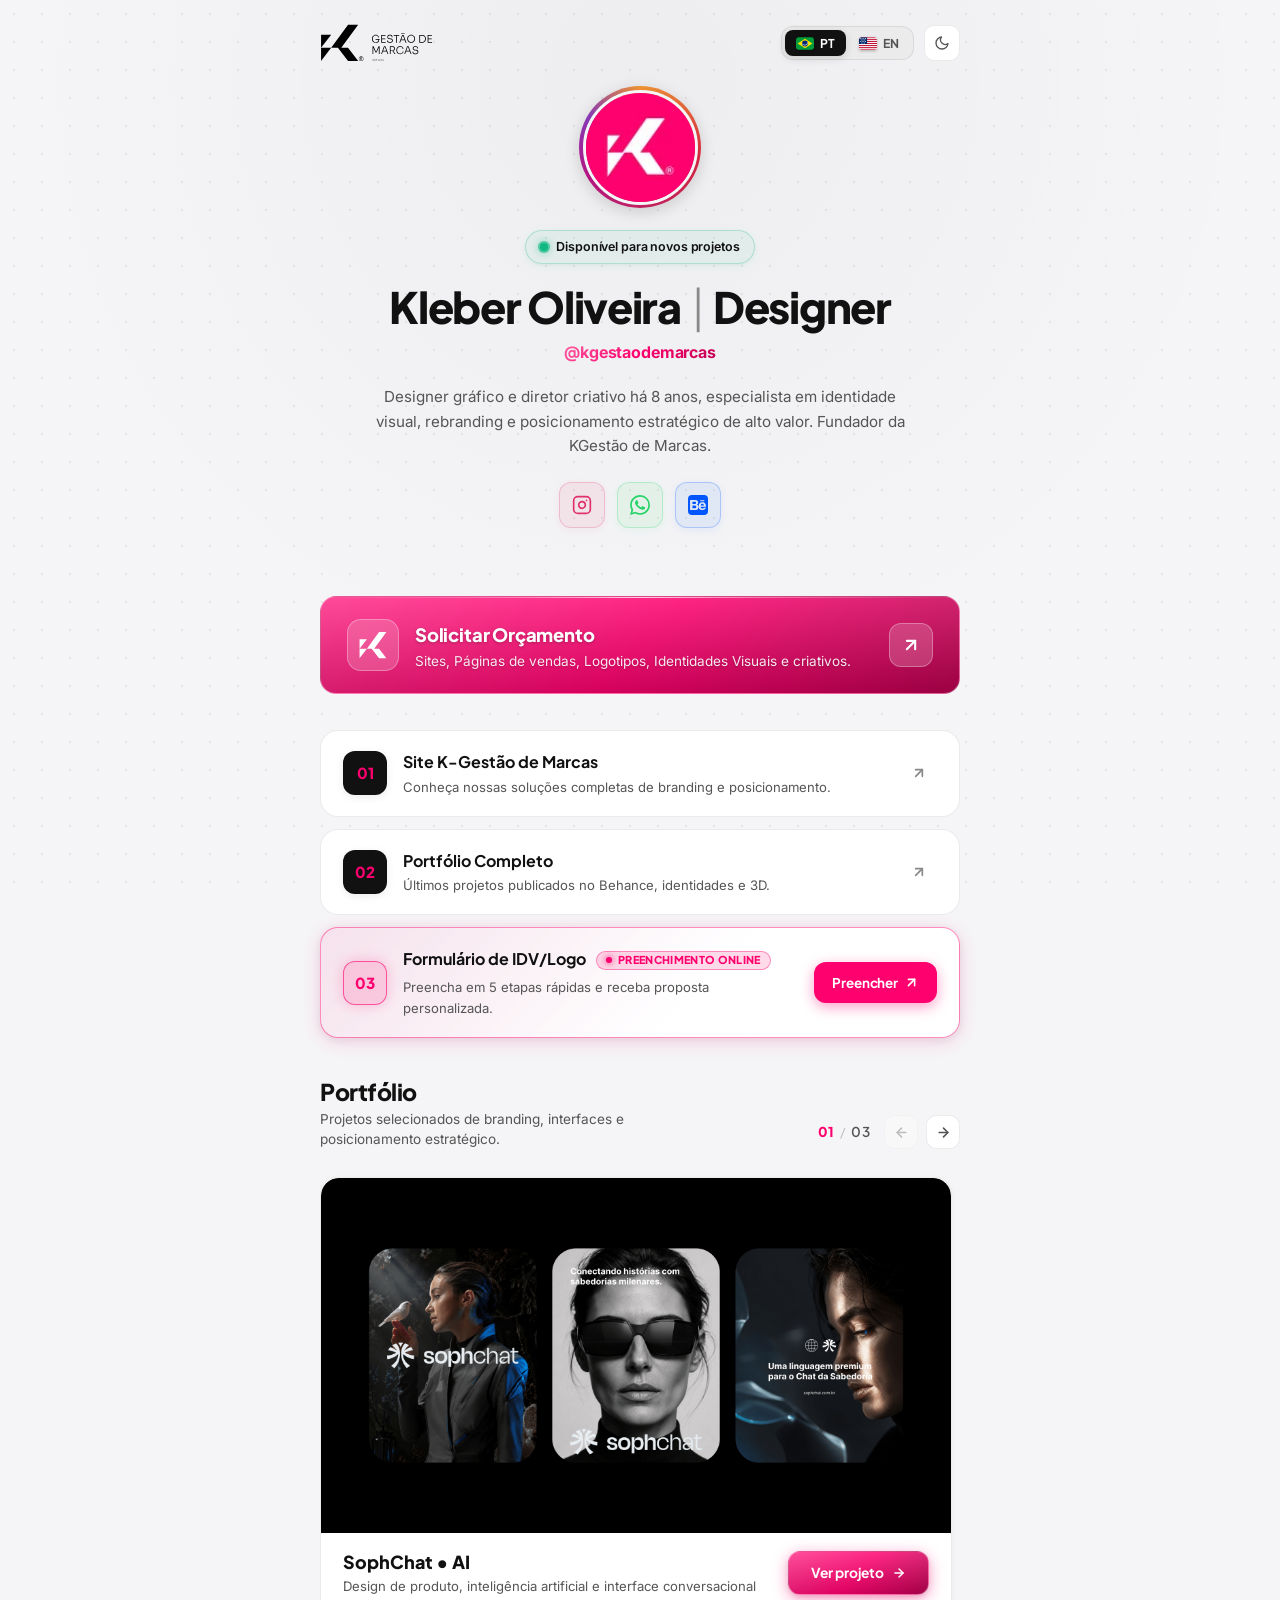
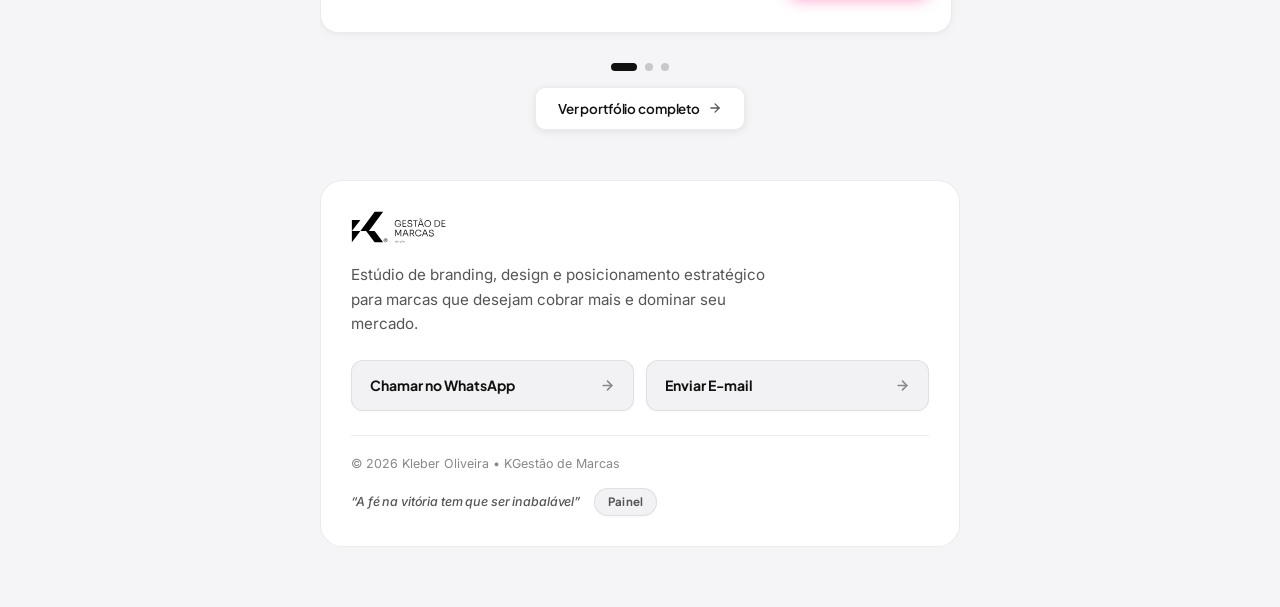
==== commit ca4d3b6d: "feat: login exclusivo do diretor, modal centralizado de briefing, correcao de exportacao de pdf e re" ====
--- a/index.html
+++ b/index.html
@@ -15,7 +15,7 @@
   <link href="https://fonts.googleapis.com/css2?family=Inter:wght@300;400;500;600;700&family=Plus+Jakarta+Sans:wght@400;500;600;700;800&display=swap" rel="stylesheet">
 
   <!-- Estilos -->
-  <link rel="stylesheet" href="assets/css/style.css">
+  <link rel="stylesheet" href="assets/css/style.css?v=6">
 
   <script>
     // Recupera tema do localStorage (Padrão: light / Off-white)
@@ -209,17 +209,24 @@
       </div>
     </a>
 
-    <!-- Card 03: Formulário de IDV/Logo -->
-    <a href="briefing.html" class="numbered-item-card" title="Formulário de IDV/Logo">
+    <!-- Card 03: Formulário de IDV/Logo (Destaque Principal de Conversão) -->
+    <a href="briefing.html" class="numbered-item-card featured-form-card" title="Formulário de IDV/Logo">
       <div class="numbered-left">
-        <div class="number-square">03</div>
+        <div class="number-square number-square-featured">03</div>
         <div class="numbered-content">
-          <div class="numbered-title" data-i18n="card3_title">Formulário de IDV/Logo</div>
+          <div class="numbered-title-row">
+            <span class="numbered-title" data-i18n="card3_title">Formulário de IDV/Logo</span>
+            <span class="highlight-chip-pulse">
+              <span class="pulse-dot"></span>
+              <span data-i18n="card3_chip">Preenchimento Online</span>
+            </span>
+          </div>
           <div class="numbered-desc" data-i18n="card3_desc">Preencha em 5 etapas rápidas e receba proposta personalizada.</div>
         </div>
       </div>
-      <div class="arrow-icon-square">
-        <svg width="16" height="16" viewBox="0 0 24 24" fill="none" stroke="currentColor" stroke-width="2.5" stroke-linecap="round" stroke-linejoin="round"><line x1="7" y1="17" x2="17" y2="7"></line><polyline points="7 7 17 7 17 17"></polyline></svg>
+      <div class="form-cta-pill">
+        <span data-i18n="card3_btn">Preencher</span>
+        <svg width="15" height="15" viewBox="0 0 24 24" fill="none" stroke="currentColor" stroke-width="2.5" stroke-linecap="round" stroke-linejoin="round"><line x1="7" y1="17" x2="17" y2="7"></line><polyline points="7 7 17 7 17 17"></polyline></svg>
       </div>
     </a>
   </section>
@@ -345,7 +352,7 @@
         <span data-i18n="footer_copy">© 2026 Kleber Oliveira • KGestão de Marcas</span>
         <div class="footer-bottom-right">
           <span class="footer-motto">“A fé na vitória tem que ser inabalável”</span>
-          <a href="dashboard.html" class="footer-painel-btn" title="Área do Diretor (Dashboard)">Painel</a>
+          <a href="login.html" class="footer-painel-btn" title="Área do Diretor (Login Restrito)">Painel</a>
         </div>
       </div>
     </div>
--- a/assets/css/style.css
+++ b/assets/css/style.css
@@ -41,21 +41,30 @@
   --tx-primary: #111111;
   --tx-secondary: #555555;
   --tx-muted: #888888;
+  --tx-tertiary: #888888;
+  --tx: #111111;
   --tx-accent: #111111;
 
   /* Quadrado Numerado (01, 02, 03) - Quadrado original com número rosa */
   --num-square-bg: #111111;
   --num-square-tx: #fe016e;
 
-  /* Status Neutros */
-  --st-novo-bg: rgba(0, 0, 0, 0.05);
-  --st-novo-tx: #111111;
-  --st-analise-bg: rgba(0, 0, 0, 0.05);
-  --st-analise-tx: #333333;
-  --st-andamento-bg: rgba(0, 0, 0, 0.05);
-  --st-andamento-tx: #555555;
-  --st-concluido-bg: rgba(0, 0, 0, 0.08);
-  --st-concluido-tx: #111111;
+  /* Badges de Status Vívidos e Elegantes (Light Mode) */
+  --st-novo-bg: rgba(254, 1, 110, 0.08);
+  --st-novo-tx: #fe016e;
+  --st-novo-border: rgba(254, 1, 110, 0.25);
+
+  --st-analise-bg: rgba(245, 158, 11, 0.09);
+  --st-analise-tx: #b45309;
+  --st-analise-border: rgba(245, 158, 11, 0.25);
+
+  --st-andamento-bg: rgba(59, 130, 246, 0.09);
+  --st-andamento-tx: #1d4ed8;
+  --st-andamento-border: rgba(59, 130, 246, 0.25);
+
+  --st-concluido-bg: rgba(16, 185, 129, 0.09);
+  --st-concluido-tx: #059669;
+  --st-concluido-border: rgba(16, 185, 129, 0.25);
 
   /* WhatsApp (Ícone oficial mantido para clareza funcional) */
   --wa: #25d366;
@@ -100,10 +109,29 @@
   --tx-primary: #ffffff;
   --tx-secondary: #999999;
   --tx-muted: #666666;
+  --tx-tertiary: #666666;
+  --tx: #ffffff;
   --tx-accent: #ffffff;
 
   --num-square-bg: #1f1f1f;
   --num-square-tx: #fe016e;
+
+  /* Badges de Status Vívidos e Elegantes (Dark Mode) */
+  --st-novo-bg: rgba(254, 1, 110, 0.16);
+  --st-novo-tx: #ff4097;
+  --st-novo-border: rgba(254, 1, 110, 0.35);
+
+  --st-analise-bg: rgba(245, 158, 11, 0.16);
+  --st-analise-tx: #fbbf24;
+  --st-analise-border: rgba(245, 158, 11, 0.35);
+
+  --st-andamento-bg: rgba(59, 130, 246, 0.16);
+  --st-andamento-tx: #60a5fa;
+  --st-andamento-border: rgba(59, 130, 246, 0.35);
+
+  --st-concluido-bg: rgba(16, 185, 129, 0.16);
+  --st-concluido-tx: #34d399;
+  --st-concluido-border: rgba(16, 185, 129, 0.35);
 }
 
 *, *::before, *::after {
@@ -935,6 +963,149 @@
 }
 
 /* ===================================================================
+   CARD 03 DE DESTAQUE ESPECIAL: FORMULÁRIO DE IDV/LOGO
+   =================================================================== */
+.numbered-item-card.featured-form-card {
+  position: relative;
+  background: linear-gradient(135deg, rgba(254, 1, 110, 0.08) 0%, var(--bg-card) 60%);
+  border: 1.5px solid rgba(254, 1, 110, 0.45);
+  box-shadow: 0 4px 22px rgba(254, 1, 110, 0.14), 0 2px 8px rgba(0, 0, 0, 0.08);
+  transition: all 0.25s cubic-bezier(0.16, 1, 0.3, 1);
+}
+
+.numbered-item-card.featured-form-card:hover {
+  background: linear-gradient(135deg, rgba(254, 1, 110, 0.14) 0%, var(--bg-card-hover) 65%);
+  border-color: #fe016e;
+  box-shadow: 0 8px 32px rgba(254, 1, 110, 0.28), 0 4px 14px rgba(0, 0, 0, 0.15);
+  transform: translateY(-2px);
+}
+
+[data-theme="dark"] .numbered-item-card.featured-form-card {
+  background: linear-gradient(135deg, rgba(254, 1, 110, 0.14) 0%, #151515 60%);
+  border: 1.5px solid rgba(254, 1, 110, 0.5);
+  box-shadow: 0 4px 24px rgba(254, 1, 110, 0.18);
+}
+
+[data-theme="dark"] .numbered-item-card.featured-form-card:hover {
+  background: linear-gradient(135deg, rgba(254, 1, 110, 0.22) 0%, #1c1c1c 65%);
+  border-color: #fe016e;
+  box-shadow: 0 8px 38px rgba(254, 1, 110, 0.38);
+}
+
+/* Quadrado do número 03 com destaque */
+.number-square.number-square-featured {
+  background: rgba(254, 1, 110, 0.14);
+  border: 1.5px solid rgba(254, 1, 110, 0.6);
+  color: #fe016e;
+  box-shadow: 0 0 14px rgba(254, 1, 110, 0.22);
+  transition: all 0.25s cubic-bezier(0.16, 1, 0.3, 1);
+}
+
+.numbered-item-card.featured-form-card:hover .number-square.number-square-featured {
+  background: #fe016e;
+  color: #ffffff;
+  border-color: #fe016e;
+  box-shadow: 0 0 20px rgba(254, 1, 110, 0.45);
+}
+
+/* Linha do título com o Chip de Preenchimento */
+.numbered-title-row {
+  display: flex;
+  align-items: center;
+  gap: 10px;
+  flex-wrap: wrap;
+  margin-bottom: 3px;
+}
+
+.highlight-chip-pulse {
+  display: inline-flex;
+  align-items: center;
+  gap: 6px;
+  padding: 3px 9px;
+  border-radius: 20px;
+  background: rgba(254, 1, 110, 0.14);
+  border: 1px solid rgba(254, 1, 110, 0.38);
+  color: #fe016e;
+  font-family: var(--font-display);
+  font-size: 0.68rem;
+  font-weight: 800;
+  letter-spacing: 0.03em;
+  text-transform: uppercase;
+  line-height: 1;
+}
+
+[data-theme="dark"] .highlight-chip-pulse {
+  background: rgba(254, 1, 110, 0.2);
+  border-color: rgba(254, 1, 110, 0.55);
+  color: #ff3388;
+}
+
+.pulse-dot {
+  width: 6px;
+  height: 6px;
+  border-radius: 50%;
+  background: #fe016e;
+  box-shadow: 0 0 6px #fe016e;
+  animation: pulseNeon 1.8s infinite ease-in-out;
+}
+
+@keyframes pulseNeon {
+  0%, 100% {
+    transform: scale(0.9);
+    opacity: 0.6;
+  }
+  50% {
+    transform: scale(1.3);
+    opacity: 1;
+    box-shadow: 0 0 10px #fe016e;
+  }
+}
+
+/* Botão de Ação "Preencher ↗" */
+.form-cta-pill {
+  display: inline-flex;
+  align-items: center;
+  justify-content: center;
+  gap: 6px;
+  padding: 10px 18px;
+  border-radius: 12px;
+  background: #fe016e;
+  color: #ffffff;
+  font-family: var(--font-display);
+  font-size: 0.84rem;
+  font-weight: 700;
+  letter-spacing: -0.01em;
+  flex-shrink: 0;
+  box-shadow: 0 4px 14px rgba(254, 1, 110, 0.38);
+  transition: all 0.22s cubic-bezier(0.16, 1, 0.3, 1);
+}
+
+.form-cta-pill svg {
+  transition: transform 0.22s ease;
+}
+
+.numbered-item-card.featured-form-card:hover .form-cta-pill {
+  background: #e00162;
+  transform: scale(1.04);
+  box-shadow: 0 6px 20px rgba(254, 1, 110, 0.55);
+}
+
+.numbered-item-card.featured-form-card:hover .form-cta-pill svg {
+  transform: translate(2px, -2px);
+}
+
+@media (max-width: 540px) {
+  .form-cta-pill {
+    padding: 8px 12px;
+    font-size: 0.76rem;
+  }
+  .highlight-chip-pulse {
+    font-size: 0.62rem;
+    padding: 2px 7px;
+  }
+}
+
+/* ===================================================================
    CONTAINER DO BRIEFING INTERATIVO (Expansão no mesmo estilo)
    =================================================================== */
 .briefing-interactive-wrap {
@@ -946,10 +1117,15 @@
 .briefing-panel-card {
   background: var(--bg-card);
   border: 1px solid var(--border-card);
-  border-radius: 22px;
-  padding: 36px 30px;
-  box-shadow: 0 16px 48px rgba(0, 0, 0, 0.6);
+  border-radius: 24px;
+  padding: 36px 32px;
+  box-shadow: 0 16px 48px rgba(0, 0, 0, 0.5);
   position: relative;
+  transition: all 0.3s cubic-bezier(0.16, 1, 0.3, 1);
+}
+
+[data-theme="light"] .briefing-panel-card {
+  box-shadow: 0 12px 36px rgba(0, 0, 0, 0.05), 0 2px 8px rgba(0, 0, 0, 0.03);
 }
 
 .briefing-top-meta {
@@ -1861,6 +2037,37 @@
   color: var(--tx-primary);
 }
 
+/* Badges Informativos do Topo do Formulário */
+.briefing-info-pills {
+  display: flex;
+  align-items: center;
+  gap: 8px;
+  flex-wrap: wrap;
+  margin-bottom: 22px;
+  padding-bottom: 16px;
+  border-bottom: 1px solid var(--border-card);
+}
+
+.info-pill {
+  display: inline-flex;
+  align-items: center;
+  gap: 6px;
+  font-family: var(--font-display);
+  font-size: 0.78rem;
+  font-weight: 600;
+  color: var(--tx-secondary);
+  background: var(--bg-input);
+  border: 1px solid var(--border-card);
+  padding: 6px 12px;
+  border-radius: 20px;
+  transition: all 0.2s ease;
+}
+
+.info-pill svg {
+  color: var(--tx-primary);
+  flex-shrink: 0;
+}
+
 /* Etapas do Briefing */
 .stage-progress-bar {
   margin-bottom: 24px;
@@ -1870,12 +2077,21 @@
   display: flex;
   align-items: center;
   justify-content: space-between;
-  font-size: 0.76rem;
+  font-size: 0.78rem;
   font-weight: 700;
   text-transform: uppercase;
-  letter-spacing: 0.1em;
+  letter-spacing: 0.08em;
   color: var(--tx-muted);
   margin-bottom: 10px;
+}
+
+.stage-meta-step {
+  color: var(--tx-secondary);
+}
+
+.stage-meta-count {
+  font-weight: 800;
+  color: var(--tx-primary);
 }
 
 .stage-pill-track {
@@ -1907,7 +2123,7 @@
 
 .stage-number {
   font-family: var(--font-display);
-  font-size: 0.75rem;
+  font-size: 0.74rem;
   font-weight: 800;
   text-transform: uppercase;
   letter-spacing: 0.12em;
@@ -1917,17 +2133,18 @@
 
 .stage-title {
   font-family: var(--font-display);
-  font-size: clamp(1.3rem, 3.5vw, 1.6rem);
+  font-size: clamp(1.35rem, 3.8vw, 1.85rem);
   font-weight: 800;
   color: var(--tx-primary);
   letter-spacing: -0.02em;
-  margin-bottom: 6px;
+  line-height: 1.25;
+  margin-bottom: 8px;
 }
 
 .stage-subtitle {
-  font-size: 0.9rem;
+  font-size: 0.92rem;
   color: var(--tx-secondary);
-  line-height: 1.5;
+  line-height: 1.55;
 }
 
 .stage-actions {
@@ -2188,10 +2405,161 @@
 /* ===================================================================
    DASHBOARD ADMINISTRATIVO COM ESTILO CONSISTENTE
    =================================================================== */
+/* Topbar Executiva Apple */
+.site-header {
+  width: 100%;
+  background: var(--bg-card);
+  border-bottom: 1px solid var(--border-card);
+  position: sticky;
+  top: 0;
+  z-index: 100;
+  backdrop-filter: blur(20px);
+  -webkit-backdrop-filter: blur(20px);
+  box-shadow: 0 1px 3px rgba(0, 0, 0, 0.04);
+}
+
+[data-theme="dark"] .site-header {
+  background: rgba(18, 18, 18, 0.92);
+  border-bottom-color: rgba(255, 255, 255, 0.08);
+}
+
+.header-container {
+  max-width: 1200px;
+  margin: 0 auto;
+  padding: 16px 24px;
+  display: flex;
+  align-items: center;
+  justify-content: space-between;
+  gap: 16px;
+  width: 100%;
+  box-sizing: border-box;
+}
+
+.header-actions {
+  display: flex;
+  align-items: center;
+  gap: 10px;
+}
+
+/* Banner de Status do Sistema */
+.system-banner {
+  background: var(--bg-card);
+  border: 1px solid var(--border-card);
+  border-radius: 16px;
+  padding: 16px 20px;
+  margin-bottom: 28px;
+  display: flex;
+  align-items: center;
+  justify-content: space-between;
+  gap: 16px;
+  flex-wrap: wrap;
+  box-shadow: var(--shadow-sm);
+  transition: all 0.2s ease;
+}
+
+[data-theme="dark"] .system-banner {
+  background: #141414;
+  border-color: rgba(255, 255, 255, 0.08);
+}
+
+.system-banner-text {
+  font-size: 0.85rem;
+  color: var(--tx-secondary);
+  line-height: 1.5;
+  display: flex;
+  align-items: center;
+  gap: 8px;
+  flex-wrap: wrap;
+  flex: 1;
+  min-width: 260px;
+}
+
+/* Botões e Utilitários do Dashboard */
+.btn-icon {
+  width: 38px;
+  height: 38px;
+  border-radius: 10px;
+  background: var(--bg-surface);
+  border: 1px solid var(--border-card);
+  color: var(--tx-secondary);
+  display: inline-flex;
+  align-items: center;
+  justify-content: center;
+  cursor: pointer;
+  transition: all 0.2s cubic-bezier(0.16, 1, 0.3, 1);
+  padding: 0;
+  flex-shrink: 0;
+}
+
+.btn-icon:hover {
+  color: var(--tx-primary);
+  background: var(--bg-card-hover);
+  border-color: var(--border-card-hover);
+  transform: translateY(-1px);
+}
+
+.btn-sm {
+  padding: 8px 14px;
+  font-size: 0.82rem;
+  border-radius: 10px;
+  min-height: 38px;
+  gap: 6px;
+}
+
+.btn-ghost {
+  background: transparent;
+  color: var(--tx-secondary);
+  border-color: transparent;
+}
+
+.btn-ghost:hover {
+  background: var(--bg-surface);
+  color: var(--tx-primary);
+}
+
+.btn-wa {
+  background: #25d366;
+  color: #ffffff;
+  border-color: #25d366;
+  box-shadow: 0 2px 10px rgba(37, 211, 102, 0.25);
+}
+
+.btn-wa:hover {
+  background: #20ba5a;
+  color: #ffffff;
+  border-color: #20ba5a;
+  transform: translateY(-1px);
+  box-shadow: 0 4px 14px rgba(37, 211, 102, 0.35);
+}
+
+.empty-state {
+  text-align: center;
+  padding: 48px 24px;
+  background: var(--bg-card);
+  border: 1px dashed var(--border-card);
+  border-radius: 18px;
+  margin: 20px 0;
+}
+
+.empty-state h3 {
+  font-family: var(--font-display);
+  font-size: 1.15rem;
+  margin-bottom: 8px;
+  color: var(--tx-primary);
+}
+
+.empty-state p {
+  color: var(--tx-secondary);
+  font-size: 0.88rem;
+  max-width: 480px;
+  margin: 0 auto 16px;
+  line-height: 1.5;
+}
+
 .dashboard-wrapper {
   max-width: 1200px;
   margin: 0 auto;
-  padding: 36px 24px 80px;
+  padding: 32px 24px 80px;
 }
 
 .kpi-grid {
@@ -2375,13 +2743,24 @@
 }
 
 .tag-badge {
-  font-size: 0.72rem;
+  display: inline-flex;
+  align-items: center;
+  font-size: 0.74rem;
   font-weight: 600;
-  padding: 3px 10px;
+  padding: 4px 10px;
   border-radius: 8px;
-  background: #1a1a1a;
-  border: 1px solid var(--border-card);
-  color: var(--tx-secondary);
+  background: #f0f0f3;
+  border: 1px solid rgba(0, 0, 0, 0.09);
+  color: #1a1a1a;
+  line-height: 1.25;
+  box-shadow: 0 1px 2px rgba(0, 0, 0, 0.03);
+}
+
+[data-theme="dark"] .tag-badge {
+  background: #202023;
+  border-color: rgba(255, 255, 255, 0.12);
+  color: #f5f5f7;
+  box-shadow: none;
 }
 
 .status-badge {
@@ -2431,57 +2810,63 @@
 }
 .status-badge.concluido::before { background: var(--st-concluido-tx); }
 
-/* Gaveta de Detalhes / Sheet */
+/* Modal Centralizado de Detalhes do Briefing (Estilo Apple macOS Window / Dialog) */
 .drawer-backdrop {
   position: fixed;
   inset: 0;
-  background: rgba(0, 0, 0, 0.75);
+  background: rgba(0, 0, 0, 0.72);
   backdrop-filter: blur(16px);
   -webkit-backdrop-filter: blur(16px);
-  z-index: 200;
+  z-index: 500;
   display: none;
+  align-items: center;
+  justify-content: center;
+  padding: 30px 20px;
   opacity: 0;
-  transition: opacity 0.25s ease;
+  transition: opacity 0.25s cubic-bezier(0.16, 1, 0.3, 1);
 }
 
 .drawer-backdrop.active {
-  display: block;
+  display: flex;
   opacity: 1;
 }
 
 .drawer-panel {
-  position: fixed;
-  top: 0;
-  right: 0;
-  bottom: 0;
+  position: relative;
   width: 100%;
-  max-width: 680px;
+  max-width: 840px;
+  max-height: calc(100vh - 60px);
   background: var(--bg-card);
-  border-left: 1px solid var(--border-card);
-  z-index: 201;
+  border: 1px solid var(--border-card);
+  border-radius: 24px;
+  z-index: 501;
   display: flex;
   flex-direction: column;
-  transform: translateX(100%);
-  transition: transform 0.35s cubic-bezier(0.16, 1, 0.3, 1);
-  box-shadow: 0 20px 60px rgba(0, 0, 0, 0.8);
+  transform: scale(0.96) translateY(12px);
+  transition: transform 0.3s cubic-bezier(0.16, 1, 0.3, 1), box-shadow 0.3s ease;
+  box-shadow: 0 24px 80px rgba(0, 0, 0, 0.6), 0 0 0 1px var(--border-card);
+  overflow: hidden;
 }
 
 .drawer-backdrop.active .drawer-panel {
-  transform: translateX(0);
+  transform: scale(1) translateY(0);
 }
 
 .drawer-header {
-  padding: 24px 28px;
+  padding: 22px 28px;
   border-bottom: 1px solid var(--border-card);
   display: flex;
   align-items: flex-start;
   justify-content: space-between;
-  background: #111111;
+  background: var(--bg-card);
+  color: var(--tx-primary);
+  flex-shrink: 0;
 }
 
 .drawer-client-name {
   font-size: 1.4rem;
   margin-bottom: 2px;
+  color: var(--tx-primary);
 }
 
 .drawer-meta-line {
@@ -2494,19 +2879,36 @@
 
 .drawer-actions-bar {
   padding: 12px 28px;
-  background: #161616;
+  background: var(--bg-surface);
   border-bottom: 1px solid var(--border-card);
   display: flex;
   flex-wrap: wrap;
   align-items: center;
   justify-content: space-between;
   gap: 10px;
+  flex-shrink: 0;
 }
 
 .drawer-body {
   padding: 28px;
   overflow-y: auto;
   flex: 1;
+  overscroll-behavior: contain;
+}
+
+/* Scrollbar refinada Apple */
+.drawer-body::-webkit-scrollbar {
+  width: 6px;
+}
+.drawer-body::-webkit-scrollbar-track {
+  background: transparent;
+}
+.drawer-body::-webkit-scrollbar-thumb {
+  background: var(--border-card-hover);
+  border-radius: 10px;
+}
+.drawer-body::-webkit-scrollbar-thumb:hover {
+  background: var(--tx-muted);
 }
 
 .detail-block {
@@ -2728,8 +3130,35 @@
   }
 
   .briefing-panel-card {
-    padding: 22px 16px;
-    border-radius: 18px;
+    padding: 22px 18px;
+    border-radius: 20px;
+  }
+
+  .briefing-info-pills {
+    gap: 6px;
+    margin-bottom: 18px;
+    padding-bottom: 14px;
+  }
+
+  .info-pill {
+    font-size: 0.72rem;
+    padding: 5px 10px;
+  }
+
+  .stage-actions {
+    flex-direction: column-reverse;
+    align-items: stretch;
+    gap: 12px;
+  }
+
+  .stage-actions .btn {
+    width: 100%;
+    justify-content: center;
+  }
+
+  .autosave-status {
+    justify-content: center;
+    margin: 4px 0;
   }
 
   .options-tiles-grid {
@@ -2789,7 +3218,491 @@
     font-size: 0.74rem;
   }
 
+  .drawer-backdrop {
+    padding: 12px;
+  }
+
   .drawer-panel {
     max-width: 100%;
-  }
-}
+    max-height: calc(100vh - 24px);
+    border-radius: 20px;
+  }
+
+  .drawer-header {
+    padding: 16px 20px;
+  }
+
+  .drawer-actions-bar {
+    padding: 12px 18px;
+  }
+
+  .drawer-body {
+    padding: 18px;
+  }
+}
+
+/* ===================================================================
+   TELA DE LOGIN EXCLUSIVA DO DIRETOR (Painel Administrativo)
+   Estilo Apple Editorial Minimalista
+   =================================================================== */
+
+.login-page-body {
+  min-height: 100vh;
+  display: flex;
+  flex-direction: column;
+  background-color: var(--bg);
+  color: var(--tx);
+  font-family: var(--font-body);
+  position: relative;
+  overflow-x: hidden;
+}
+
+.login-topbar {
+  width: 100%;
+  padding: 16px 28px;
+  display: flex;
+  align-items: center;
+  justify-content: space-between;
+  border-bottom: 1px solid var(--border-card);
+  backdrop-filter: blur(20px);
+  -webkit-backdrop-filter: blur(20px);
+  background: rgba(255, 255, 255, 0.6);
+  position: sticky;
+  top: 0;
+  z-index: 50;
+}
+
+[data-theme="dark"] .login-topbar {
+  background: rgba(10, 10, 10, 0.7);
+}
+
+.login-main {
+  flex: 1;
+  display: flex;
+  align-items: center;
+  justify-content: center;
+  padding: 56px 20px 72px;
+  position: relative;
+}
+
+/* Sutil gradiente de fundo dinâmico */
+.login-main::before {
+  content: "";
+  position: absolute;
+  top: 30%;
+  left: 50%;
+  transform: translate(-50%, -50%);
+  width: 580px;
+  height: 580px;
+  background: radial-gradient(circle, rgba(254, 1, 110, 0.06) 0%, rgba(0, 0, 0, 0) 70%);
+  pointer-events: none;
+  z-index: 0;
+}
+
+[data-theme="dark"] .login-main::before {
+  background: radial-gradient(circle, rgba(254, 1, 110, 0.09) 0%, rgba(255, 255, 255, 0.01) 40%, rgba(0, 0, 0, 0) 75%);
+}
+
+.login-card {
+  position: relative;
+  z-index: 1;
+  width: 100%;
+  max-width: 450px;
+  background: var(--bg-card);
+  border: 1px solid var(--border-card);
+  border-radius: 28px;
+  padding: 46px 38px 36px;
+  box-shadow: 0 24px 60px -8px rgba(0, 0, 0, 0.08), 0 0 0 1px var(--border-card);
+  backdrop-filter: blur(24px);
+  -webkit-backdrop-filter: blur(24px);
+  transition: transform 0.3s ease, box-shadow 0.3s ease, border-color 0.3s ease;
+}
+
+[data-theme="dark"] .login-card {
+  background: rgba(18, 18, 20, 0.88);
+  border-color: rgba(255, 255, 255, 0.09);
+  box-shadow: 0 32px 80px -10px rgba(0, 0, 0, 0.85), 0 0 0 1px rgba(255, 255, 255, 0.07);
+}
+
+.login-card:hover {
+  border-color: var(--border-card-hover);
+}
+
+.login-brand-icon-wrap {
+  width: 50px;
+  height: 50px;
+  border-radius: 14px;
+  background: var(--bg-surface);
+  border: 1px solid var(--border-card);
+  display: inline-flex;
+  align-items: center;
+  justify-content: center;
+  margin-bottom: 20px;
+}
+
+[data-theme="dark"] .login-brand-icon-wrap {
+  background: rgba(255, 255, 255, 0.06);
+  border-color: rgba(255, 255, 255, 0.1);
+}
+
+[data-theme="dark"] .login-brand-icon-wrap svg polygon.logo-poly-1,
+[data-theme="dark"] .login-brand-icon-wrap svg polygon.logo-poly-2 {
+  fill: #ffffff !important;
+}
+
+.login-badge {
+  display: inline-flex;
+  align-items: center;
+  gap: 7px;
+  padding: 4px 11px;
+  border-radius: 999px;
+  font-size: 0.68rem;
+  font-weight: 700;
+  letter-spacing: 0.09em;
+  text-transform: uppercase;
+  background: rgba(254, 1, 110, 0.09);
+  color: #fe016e;
+  border: 1px solid rgba(254, 1, 110, 0.24);
+  margin-bottom: 12px;
+}
+
+.login-badge-dot {
+  width: 6px;
+  height: 6px;
+  border-radius: 50%;
+  background: #fe016e;
+  box-shadow: 0 0 8px #fe016e;
+}
+
+.login-title {
+  font-family: var(--font-display);
+  font-size: 2rem;
+  font-weight: 800;
+  letter-spacing: -0.035em;
+  color: var(--tx-primary);
+  margin: 0 0 8px;
+  line-height: 1.15;
+}
+
+.login-subtitle {
+  font-size: 0.88rem;
+  color: var(--tx-secondary);
+  line-height: 1.55;
+  margin: 0 0 28px;
+}
+
+.login-form {
+  display: flex;
+  flex-direction: column;
+  gap: 20px;
+}
+
+.login-field {
+  display: flex;
+  flex-direction: column;
+  gap: 7px;
+}
+
+.login-field label {
+  font-size: 0.69rem;
+  font-weight: 700;
+  text-transform: uppercase;
+  letter-spacing: 0.1em;
+  color: var(--tx-tertiary);
+}
+
+.login-input-wrap {
+  position: relative;
+  display: flex;
+  align-items: center;
+  width: 100%;
+}
+
+.login-input-wrap .login-field-icon {
+  position: absolute;
+  left: 16px;
+  top: 50%;
+  transform: translateY(-50%);
+  color: var(--tx-tertiary);
+  pointer-events: none;
+  display: flex;
+  align-items: center;
+  justify-content: center;
+}
+
+.login-input-wrap input {
+  width: 100%;
+  height: 52px;
+  padding: 0 46px 0 46px;
+  background: var(--bg-input);
+  border: 1.5px solid transparent;
+  border-radius: 14px;
+  font-size: 0.96rem;
+  font-family: var(--font-body);
+  color: var(--tx-primary);
+  transition: all 0.2s cubic-bezier(0.16, 1, 0.3, 1);
+}
+
+[data-theme="dark"] .login-input-wrap input {
+  background: rgba(255, 255, 255, 0.04);
+  border-color: rgba(255, 255, 255, 0.09);
+}
+
+.login-input-wrap input:hover {
+  border-color: var(--border-card-hover);
+}
+
+[data-theme="dark"] .login-input-wrap input:hover {
+  background: rgba(255, 255, 255, 0.06);
+  border-color: rgba(255, 255, 255, 0.18);
+}
+
+.login-input-wrap input:focus {
+  outline: none;
+  background: var(--bg-card);
+  border-color: var(--border-focus);
+  box-shadow: 0 0 0 3px rgba(0, 0, 0, 0.06);
+}
+
+[data-theme="dark"] .login-input-wrap input:focus {
+  background: rgba(255, 255, 255, 0.07);
+  border-color: #fe016e;
+  box-shadow: 0 0 0 3px rgba(254, 1, 110, 0.18);
+}
+
+.login-input-wrap input::placeholder {
+  color: var(--tx-muted);
+}
+
+.login-toggle-pass {
+  position: absolute;
+  right: 12px;
+  top: 50%;
+  transform: translateY(-50%);
+  background: none;
+  border: none;
+  color: var(--tx-tertiary);
+  padding: 8px;
+  cursor: pointer;
+  border-radius: 8px;
+  display: flex;
+  align-items: center;
+  justify-content: center;
+  transition: color 0.15s ease;
+}
+
+.login-toggle-pass:hover {
+  color: var(--tx-primary);
+}
+
+.login-row-options {
+  display: flex;
+  align-items: center;
+  justify-content: space-between;
+  margin: 2px 0 6px;
+}
+
+.login-remember {
+  display: inline-flex;
+  align-items: center;
+  gap: 9px;
+  cursor: pointer;
+  font-size: 0.84rem;
+  color: var(--tx-secondary);
+  user-select: none;
+}
+
+.login-remember input[type="checkbox"] {
+  width: 17px;
+  height: 17px;
+  cursor: pointer;
+  accent-color: var(--brand-black);
+}
+
+.login-error-alert {
+  display: none;
+  align-items: center;
+  gap: 10px;
+  padding: 13px 16px;
+  border-radius: 12px;
+  background: rgba(239, 68, 68, 0.1);
+  border: 1px solid rgba(239, 68, 68, 0.25);
+  color: #dc2626;
+  font-size: 0.83rem;
+  font-weight: 500;
+  line-height: 1.45;
+  margin-bottom: 20px;
+}
+
+[data-theme="dark"] .login-error-alert {
+  color: #f87171;
+  background: rgba(239, 68, 68, 0.14);
+  border-color: rgba(239, 68, 68, 0.35);
+}
+
+.login-error-alert.visible {
+  display: flex;
+}
+
+.login-submit-btn {
+  width: 100%;
+  height: 52px;
+  border-radius: 14px;
+  border: none;
+  background: var(--brand-black);
+  color: var(--bg-card);
+  font-family: var(--font-display);
+  font-size: 1rem;
+  font-weight: 700;
+  letter-spacing: -0.01em;
+  cursor: pointer;
+  display: inline-flex;
+  align-items: center;
+  justify-content: center;
+  gap: 8px;
+  box-shadow: 0 6px 20px rgba(0, 0, 0, 0.12);
+  transition: all 0.2s cubic-bezier(0.16, 1, 0.3, 1);
+  margin-top: 4px;
+}
+
+[data-theme="dark"] .login-submit-btn {
+  background: #ffffff;
+  color: #0a0a0a;
+  box-shadow: 0 8px 24px rgba(255, 255, 255, 0.12);
+}
+
+.login-submit-btn:hover {
+  opacity: 0.94;
+  transform: translateY(-1px);
+  box-shadow: 0 8px 24px rgba(0, 0, 0, 0.18);
+}
+
+[data-theme="dark"] .login-submit-btn:hover {
+  box-shadow: 0 10px 28px rgba(255, 255, 255, 0.2);
+}
+
+.login-submit-btn:active {
+  transform: translateY(1px);
+}
+
+.login-submit-btn[disabled] {
+  opacity: 0.6;
+  cursor: not-allowed;
+  transform: none;
+}
+
+.login-security-tag {
+  margin-top: 24px;
+  padding: 10px 14px;
+  border-radius: 12px;
+  background: var(--bg-surface);
+  border: 1px solid var(--border-card);
+  font-size: 0.74rem;
+  color: var(--tx-tertiary);
+  display: flex;
+  align-items: center;
+  justify-content: center;
+  gap: 8px;
+  letter-spacing: 0.02em;
+}
+
+[data-theme="dark"] .login-security-tag {
+  background: rgba(255, 255, 255, 0.02);
+  border-color: rgba(255, 255, 255, 0.07);
+}
+
+.login-back-wrap {
+  text-align: center;
+  margin-top: 18px;
+}
+
+.login-back-link {
+  display: inline-flex;
+  align-items: center;
+  gap: 6px;
+  font-size: 0.82rem;
+  color: var(--tx-tertiary);
+  text-decoration: none;
+  transition: color 0.15s ease;
+}
+
+.login-back-link:hover {
+  color: var(--tx-primary);
+}
+
+/* Shake Animation */
+@keyframes shakeAlert {
+  0%, 100% { transform: translateX(0); }
+  20%, 60% { transform: translateX(-6px); }
+  40%, 80% { transform: translateX(6px); }
+}
+
+.shake {
+  animation: shakeAlert 0.4s cubic-bezier(0.36, 0.07, 0.19, 0.97) both;
+}
+
+@media (max-width: 480px) {
+  .login-card {
+    padding: 34px 24px 28px;
+    border-radius: 22px;
+  }
+  .login-topbar {
+    padding: 14px 18px;
+  }
+}
+
+/* ===================================================================
+   ESTILOS DE IMPRESSÃO / SALVAR COMO PDF NATIVO
+   =================================================================== */
+@media print {
+  body {
+    background: #ffffff !important;
+    color: #111111 !important;
+  }
+
+  .site-header,
+  .drawer-actions-bar,
+  #drawer-close-btn,
+  #theme-toggle,
+  .system-banner,
+  .kpi-grid,
+  .filters-bar,
+  .briefings-container,
+  #btn-logout {
+    display: none !important;
+  }
+
+  .drawer-backdrop {
+    position: static !important;
+    background: transparent !important;
+    backdrop-filter: none !important;
+    -webkit-backdrop-filter: none !important;
+    padding: 0 !important;
+    display: block !important;
+  }
+
+  .drawer-panel {
+    position: static !important;
+    max-width: 100% !important;
+    max-height: none !important;
+    box-shadow: none !important;
+    border: none !important;
+    transform: none !important;
+    background: #ffffff !important;
+    color: #111111 !important;
+  }
+
+  .drawer-body {
+    overflow: visible !important;
+    padding: 0 !important;
+  }
+
+  .detail-block {
+    break-inside: avoid;
+    page-break-inside: avoid;
+    background: #fafafc !important;
+    border: 1px solid #e0e0e0 !important;
+  }
+}
+
+
